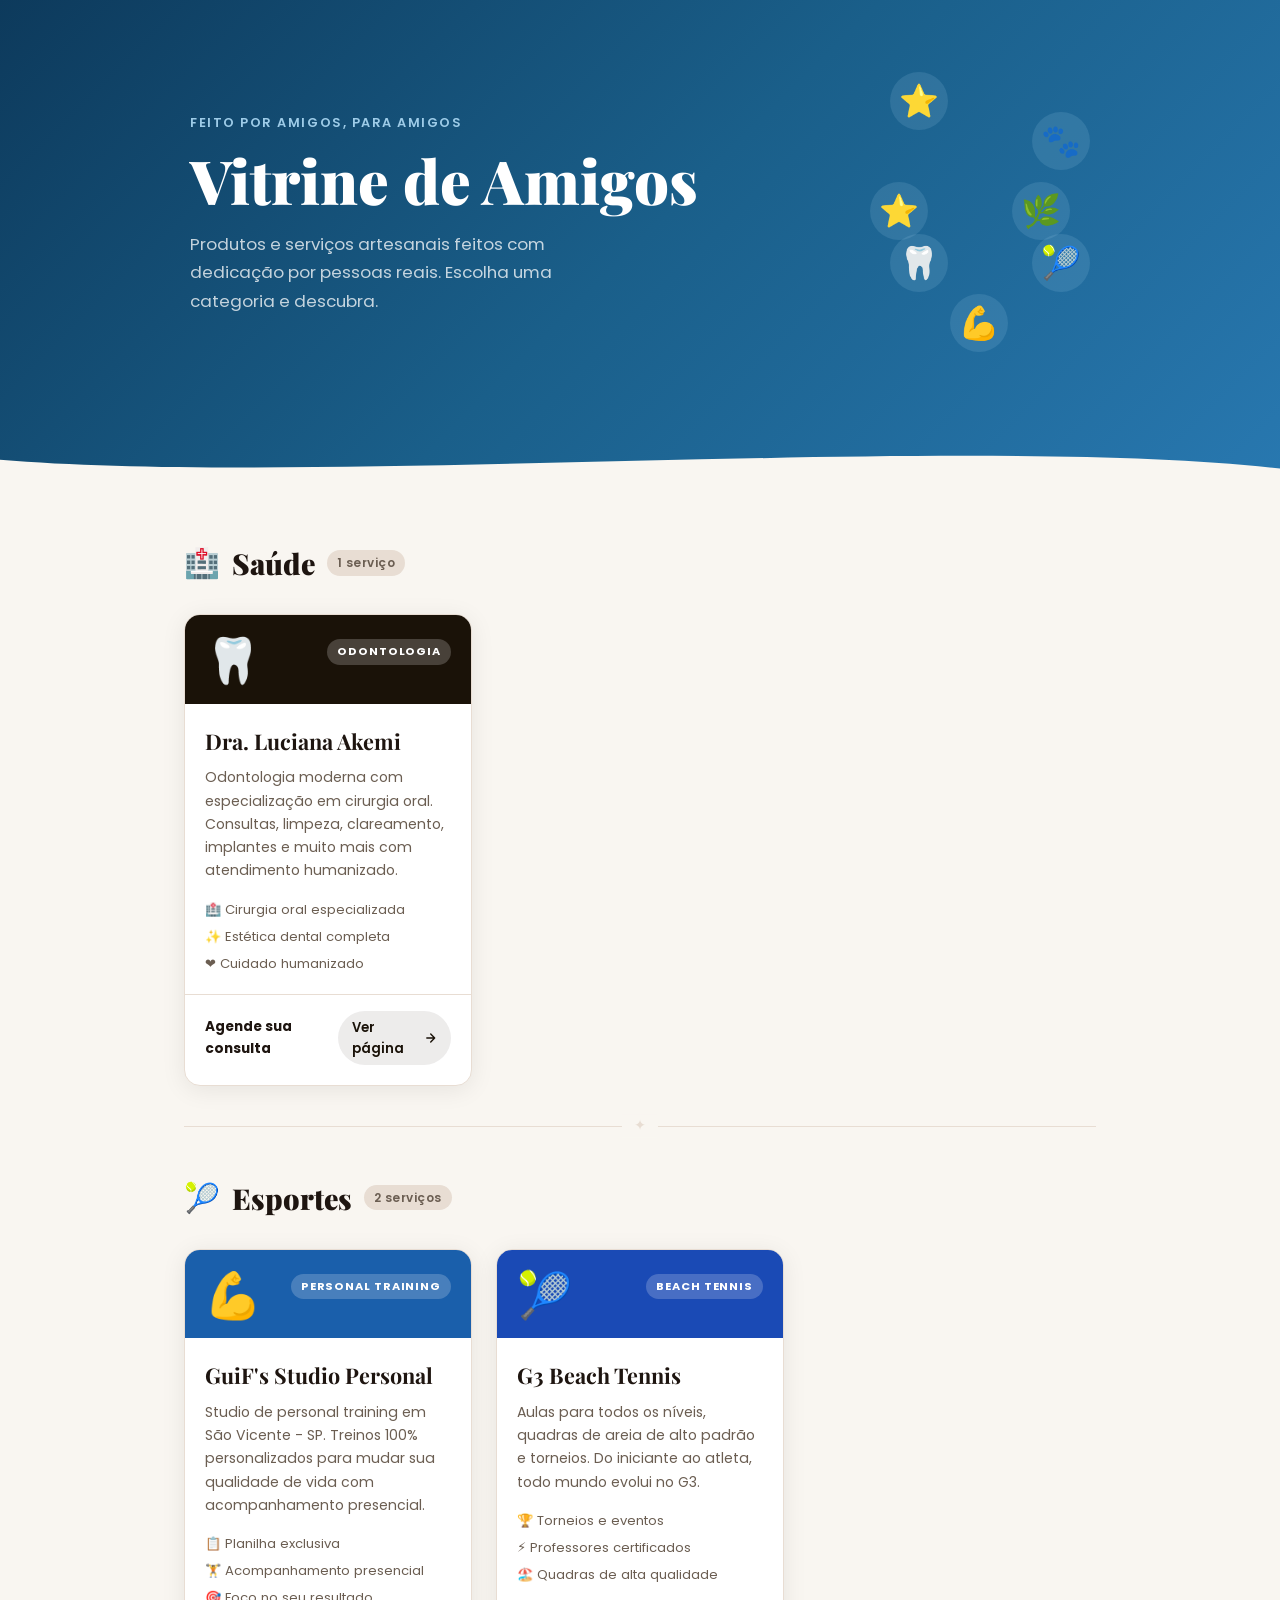
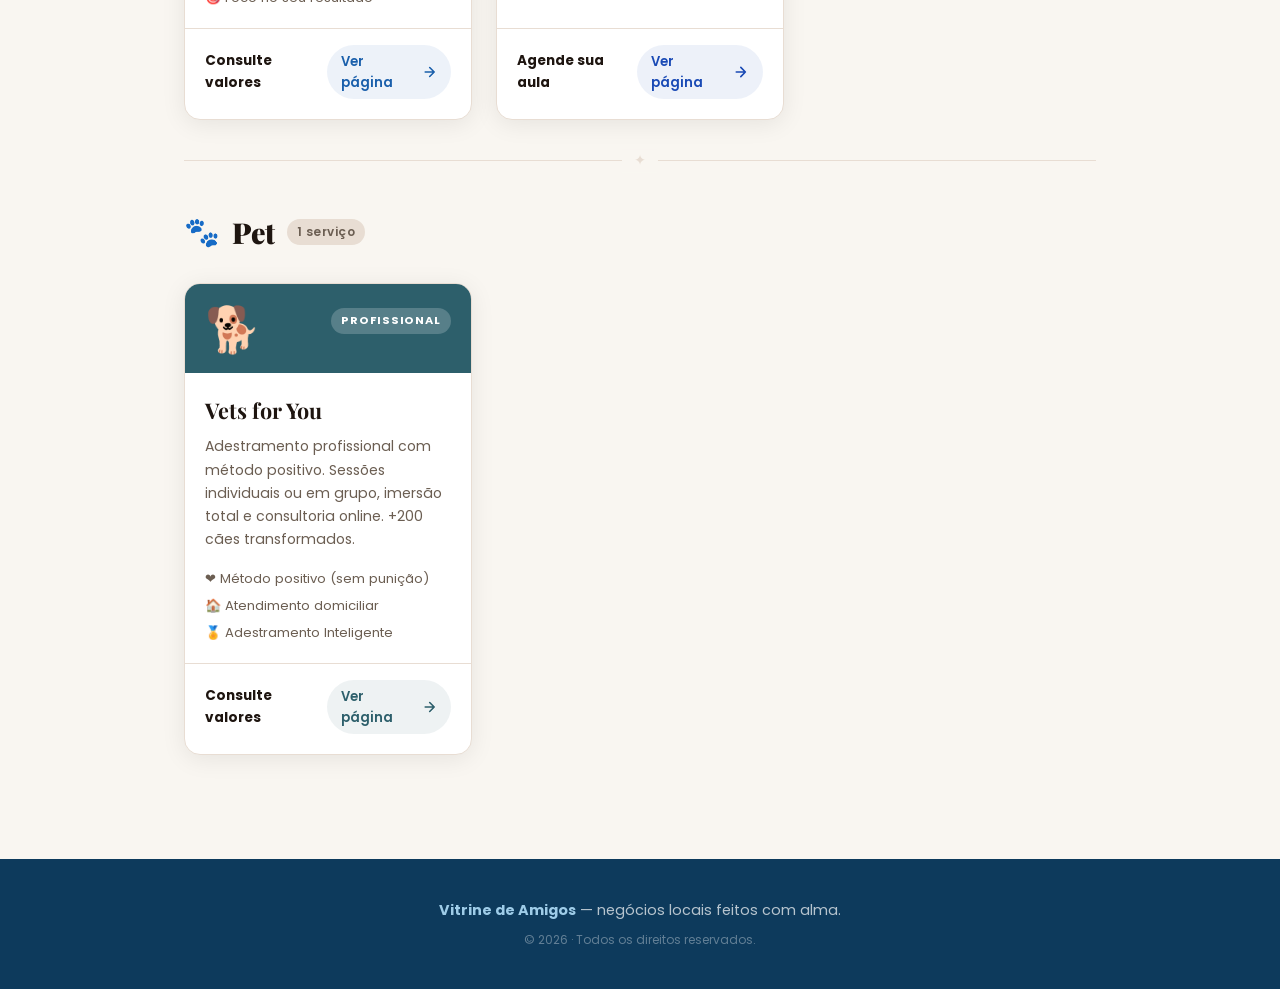
==== index.html @ f8b57aee "Remove brownie e ajusta valores" ====
<!DOCTYPE html>
<html lang="pt-BR">

<head>
  <meta charset="UTF-8" />
  <meta name="viewport" content="width=device-width, initial-scale=1.0" />
  <title>Vitrine de Amigos</title>
  <link rel="icon" href="favicon.svg" type="image/svg+xml" />
  <link rel="stylesheet" href="style.css" />
  <link rel="preconnect" href="https://fonts.googleapis.com" />
  <link rel="preconnect" href="https://fonts.gstatic.com" crossorigin />
  <link
    href="https://fonts.googleapis.com/css2?family=Playfair+Display:ital,wght@0,700;0,900;1,700&family=Poppins:wght@300;400;500;600;700&display=swap"
    rel="stylesheet" />
</head>

<body>

  <!-- HEADER -->
  <header id="site-header">
    <div class="header-inner">
      <div class="header-text">
        <span class="header-eyebrow">Feito por amigos, para amigos</span>
        <h1>Vitrine de Amigos</h1>
        <p>Produtos e serviços artesanais feitos com dedicação por pessoas reais. Escolha uma categoria e descubra.</p>
      </div>
      <div class="header-decoration" aria-hidden="true">
        <span class="deco-bubble b1">⭐</span>
        <span class="deco-bubble b2">🐾</span>
        <span class="deco-bubble b3">⭐</span>
        <span class="deco-bubble b4">🌿</span>
        <span class="deco-bubble b5">🦷</span>
        <span class="deco-bubble b6">🎾</span>
        <span class="deco-bubble b7">💪</span>
      </div>
    </div>
    <div class="header-wave">
      <svg viewBox="0 0 1440 60" preserveAspectRatio="none" xmlns="http://www.w3.org/2000/svg">
        <path d="M0,30 C360,60 1080,0 1440,40 L1440,62 L0,62 Z" fill="#f9f6f1" />
      </svg>
    </div>
  </header>

  <!-- MAIN -->
  <main>

    <!-- CATEGORIA: SAÚDE -->
    <section class="category" id="saude">
      <div class="category-title-wrap reveal">
        <span class="cat-icon">🏥</span>
        <h2>Saúde</h2>
        <span class="cat-count">1 serviço</span>
      </div>
      <div class="products-grid">

        <a href="./dra luciana akemi/index.html" class="product-card reveal" style="--card-accent:#1a1208">
          <div class="card-top">
            <div class="card-emoji-wrap">🦷</div>
            <span class="card-tag">ODONTOLOGIA</span>
          </div>
          <div class="card-body">
            <h3>Dra. Luciana Akemi</h3>
            <p>Odontologia moderna com especialização em cirurgia oral. Consultas, limpeza, clareamento, implantes e
              muito mais com atendimento humanizado.</p>
            <ul class="card-highlights">
              <li>🏥 Cirurgia oral especializada</li>
              <li>✨ Estética dental completa</li>
              <li>❤️ Cuidado humanizado</li>
            </ul>
          </div>
          <div class="card-footer">
            <span class="price-range"><strong>Agende sua consulta</strong></span>
            <span class="btn-visit">Ver página <svg width="16" height="16" viewBox="0 0 24 24" fill="none"
                stroke="currentColor" stroke-width="2.5" stroke-linecap="round" stroke-linejoin="round">
                <path d="M5 12h14M12 5l7 7-7 7" />
              </svg></span>
          </div>
        </a>

      </div>
    </section>

    <!-- DIVISOR -->
    <div class="section-divider" aria-hidden="true"></div>

    <!-- CATEGORIA: ESPORTES -->
    <section class="category" id="esportes">
      <div class="category-title-wrap reveal">
        <span class="cat-icon">🎾</span>
        <h2>Esportes</h2>
        <span class="cat-count">2 serviços</span>
      </div>
      <div class="products-grid">

        <a href="./guifs studio personal/index.html" class="product-card reveal" style="--card-accent:#1a5fab">
          <div class="card-top">
            <div class="card-emoji-wrap">💪</div>
            <span class="card-tag">Personal Training</span>
          </div>
          <div class="card-body">
            <h3>GuiF's Studio Personal</h3>
            <p>Studio de personal training em São Vicente - SP. Treinos 100% personalizados para mudar sua qualidade de
              vida com acompanhamento presencial.</p>
            <ul class="card-highlights">
              <li>📋 Planilha exclusiva</li>
              <li>🏋️ Acompanhamento presencial</li>
              <li>🎯 Foco no seu resultado</li>
            </ul>
          </div>
          <div class="card-footer">
            <span class="price-range"><strong>Consulte valores</strong></span>
            <span class="btn-visit">Ver página <svg width="16" height="16" viewBox="0 0 24 24" fill="none"
                stroke="currentColor" stroke-width="2.5" stroke-linecap="round" stroke-linejoin="round">
                <path d="M5 12h14M12 5l7 7-7 7" />
              </svg></span>
          </div>
        </a>

        <a href="./g3 beach tennis/index.html" class="product-card reveal" style="--card-accent:#1a4ab5">
          <div class="card-top">
            <div class="card-emoji-wrap">🎾</div>
            <span class="card-tag">Beach Tennis</span>
          </div>
          <div class="card-body">
            <h3>G3 Beach Tennis</h3>
            <p>Aulas para todos os níveis, quadras de areia de alto padrão e torneios. Do iniciante ao atleta, todo
              mundo evolui no G3.</p>
            <ul class="card-highlights">
              <li>🏆 Torneios e eventos</li>
              <li>⚡ Professores certificados</li>
              <li>🏖️ Quadras de alta qualidade</li>
            </ul>
          </div>
          <div class="card-footer">
            <span class="price-range"><strong>Agende sua aula</strong></span>
            <span class="btn-visit">Ver página <svg width="16" height="16" viewBox="0 0 24 24" fill="none"
                stroke="currentColor" stroke-width="2.5" stroke-linecap="round" stroke-linejoin="round">
                <path d="M5 12h14M12 5l7 7-7 7" />
              </svg></span>
          </div>
        </a>

      </div>
    </section>

    <!-- DIVISOR -->
    <div class="section-divider" aria-hidden="true"></div>

    <!-- CATEGORIA: PET -->
    <section class="category" id="pet">
      <div class="category-title-wrap reveal">
        <span class="cat-icon">🐾</span>
        <h2>Pet</h2>
        <span class="cat-count">1 serviço</span>
      </div>
      <div class="products-grid">

        <a href="./vets for you/index.html" class="product-card reveal" style="--card-accent:#2d5f6b">
          <div class="card-top">
            <div class="card-emoji-wrap">🐕</div>
            <span class="card-tag">Profissional</span>
          </div>
          <div class="card-body">
            <h3>Vets for You</h3>
            <p>Adestramento profissional com método positivo. Sessões individuais ou em grupo, imersão total e
              consultoria online. +200 cães transformados.</p>
            <ul class="card-highlights">
              <li>❤️ Método positivo (sem punição)</li>
              <li>🏠 Atendimento domiciliar</li>
              <li>🏅 Adestramento Inteligente</li>
            </ul>
          </div>
          <div class="card-footer">
            <span class="price-range"><strong>Consulte valores</strong></span>
            <span class="btn-visit">Ver página <svg width="16" height="16" viewBox="0 0 24 24" fill="none"
                stroke="currentColor" stroke-width="2.5" stroke-linecap="round" stroke-linejoin="round">
                <path d="M5 12h14M12 5l7 7-7 7" />
              </svg></span>
          </div>
        </a>

      </div>
    </section>

  </main>

  <!-- FOOTER -->
  <footer>
    <p><strong>Vitrine de Amigos</strong> — negócios locais feitos com alma.</p>
    <p class="footer-tiny">© 2026 · Todos os direitos reservados.</p>
  </footer>

  <script src="script.js"></script>
</body>

</html>
---- style.css ----
/* ===== RESET & BASE ===== */
*, *::before, *::after { box-sizing: border-box; margin: 0; padding: 0; }

:root {
  --font-heading: 'Playfair Display', Georgia, serif;
  --font-body: 'Poppins', system-ui, sans-serif;
  --color-bg: #f9f6f1;
  --color-surface: #ffffff;
  --color-text: #1e1510;
  --color-text-muted: #6b5e52;
  --color-border: #e8ddd3;
  --radius: 16px;
  --shadow: 0 4px 24px rgba(0,0,0,.08);
  --shadow-hover: 0 12px 40px rgba(0,0,0,.14);
  --transition: .25s cubic-bezier(.4,0,.2,1);
}

html { scroll-behavior: smooth; }

body {
  font-family: var(--font-body);
  background: var(--color-bg);
  color: var(--color-text);
  line-height: 1.6;
  -webkit-font-smoothing: antialiased;
}

/* ===== HEADER ===== */
#site-header {
  background: linear-gradient(135deg, #0d3a5c 0%, #1a5f8a 50%, #2878b0 100%);
  color: #fff;
  padding: 72px 24px 72px;
  position: relative;
  overflow-x: hidden;
}

.header-inner {
  max-width: 900px;
  margin: 0 auto;
  display: flex;
  align-items: center;
  gap: 40px;
  padding-bottom: 60px;
}

.header-text { flex: 1; }

.header-eyebrow {
  display: inline-block;
  font-size: .8rem;
  font-weight: 600;
  letter-spacing: .12em;
  text-transform: uppercase;
  color: #9ECCE8;
  margin-bottom: 14px;
}

.header-text h1 {
  font-family: var(--font-heading);
  font-size: clamp(2.4rem, 6vw, 3.8rem);
  font-weight: 900;
  line-height: 1.1;
  margin-bottom: 16px;
  color: #fff;
}

.header-text h1 em {
  font-style: italic;
  color: #9ECCE8;
}

.header-text p {
  font-size: 1.05rem;
  color: rgba(255,255,255,.75);
  max-width: 440px;
  line-height: 1.7;
}

/* floating decoration bubbles */
.header-decoration {
  flex-shrink: 0;
  width: 220px;
  height: 280px;
  position: relative;
}

.deco-bubble {
  position: absolute;
  font-size: 2rem;
  background: rgba(158,204,232,.15);
  border-radius: 50%;
  width: 58px; height: 58px;
  display: flex; align-items: center; justify-content: center;
  animation: float 4s ease-in-out infinite;
}
.b1 { top: 0;    left: 20px;  animation-delay: 0s; }
.b2 { top: 40px; right: 0;    animation-delay: .6s; }
.b3 { top: 110px; left: 0;    animation-delay: 1.2s; }
.b4 { top: 110px; right: 20px; animation-delay: 1.8s; }
.b5 { bottom: 60px; left: 20px;  animation-delay: 2.4s; }
.b6 { bottom: 60px; right: 0;    animation-delay: 3.0s; }
.b7 { bottom: 0;    left: 80px;  animation-delay: 3.6s; }

@keyframes float {
  0%, 100% { transform: translateY(0); }
  50%       { transform: translateY(-10px); }
}

.header-wave {
  position: absolute;
  bottom: -2px;
  left: 0; right: 0;
  line-height: 0;
  z-index: 2;
  pointer-events: none;
}
.header-wave svg { width: 100%; display: block; }

/* ===== MAIN ===== */
main { max-width: 960px; margin: 0 auto; padding: 56px 24px 80px; }

/* ===== CATEGORY ===== */
.category { margin-bottom: 24px; }

.category-title-wrap {
  display: flex;
  align-items: center;
  gap: 12px;
  margin-bottom: 28px;
}

.cat-icon { font-size: 1.8rem; }

.category-title-wrap h2 {
  font-family: var(--font-heading);
  font-size: 1.8rem;
  font-weight: 900;
  color: var(--color-text);
}

.cat-count {
  font-size: .75rem;
  font-weight: 600;
  color: var(--color-text-muted);
  background: var(--color-border);
  border-radius: 999px;
  padding: 3px 10px;
  letter-spacing: .04em;
}

/* ===== PRODUCTS GRID ===== */
.products-grid {
  display: grid;
  grid-template-columns: repeat(auto-fill, minmax(280px, 1fr));
  gap: 24px;
}

/* ===== PRODUCT CARD ===== */
.product-card {
  background: var(--color-surface);
  border-radius: var(--radius);
  box-shadow: var(--shadow);
  display: flex;
  flex-direction: column;
  overflow: hidden;
  text-decoration: none;
  color: inherit;
  transition: transform var(--transition), box-shadow var(--transition);
  border: 1px solid var(--color-border);
  cursor: pointer;
}

.product-card:hover {
  transform: translateY(-6px);
  box-shadow: var(--shadow-hover);
}

.product-card:hover .btn-visit {
  background: var(--card-accent, #2a1506);
  color: #fff;
  gap: 8px;
}

/* card top strip */
.card-top {
  background: var(--card-accent, #2a1506);
  padding: 24px 20px 20px;
  display: flex;
  align-items: flex-start;
  justify-content: space-between;
}

.card-emoji-wrap {
  font-size: 2.8rem;
  line-height: 1;
}

.card-tag {
  font-size: .7rem;
  font-weight: 700;
  letter-spacing: .08em;
  text-transform: uppercase;
  background: rgba(255,255,255,.2);
  color: #fff;
  border-radius: 999px;
  padding: 4px 10px;
}

/* card body */
.card-body {
  padding: 20px 20px 0;
  flex: 1;
}

.card-body h3 {
  font-family: var(--font-heading);
  font-size: 1.35rem;
  font-weight: 700;
  margin-bottom: 8px;
  color: var(--color-text);
}

.card-body p {
  font-size: .88rem;
  color: var(--color-text-muted);
  line-height: 1.65;
  margin-bottom: 16px;
}

.card-highlights {
  list-style: none;
  display: flex;
  flex-direction: column;
  gap: 6px;
  margin-bottom: 20px;
}

.card-highlights li {
  font-size: .82rem;
  color: var(--color-text-muted);
}

/* card footer */
.card-footer {
  padding: 16px 20px 20px;
  display: flex;
  align-items: center;
  justify-content: space-between;
  border-top: 1px solid var(--color-border);
  margin-top: auto;
}

.price-range {
  font-size: .85rem;
  color: var(--color-text-muted);
}

.price-range strong {
  color: var(--color-text);
  font-weight: 700;
}

.btn-visit {
  display: inline-flex;
  align-items: center;
  gap: 6px;
  font-size: .82rem;
  font-weight: 600;
  color: var(--card-accent, #2a1506);
  background: color-mix(in srgb, var(--card-accent, #2a1506) 8%, transparent);
  border-radius: 999px;
  padding: 6px 14px;
  transition: background var(--transition), color var(--transition), gap var(--transition);
}

/* ===== SECTION DIVIDER ===== */
.section-divider {
  height: 1px;
  background: var(--color-border);
  margin: 40px 0 48px;
  position: relative;
}
.section-divider::after {
  content: '✦';
  position: absolute;
  left: 50%;
  top: 50%;
  transform: translate(-50%, -50%);
  background: var(--color-bg);
  padding: 0 12px;
  color: var(--color-border);
  font-size: .9rem;
}

/* ===== REVEAL ANIMATION ===== */
.reveal {
  opacity: 0;
  transform: translateY(20px);
  transition: opacity .5s ease, transform .5s ease;
}
.reveal.visible {
  opacity: 1;
  transform: translateY(0);
}

/* ===== FOOTER ===== */
footer {
  background: #0d3a5c;
  color: rgba(255,255,255,.7);
  text-align: center;
  padding: 40px 24px;
  font-size: .9rem;
}
footer strong { color: #9ECCE8; }
.footer-tiny {
  margin-top: 8px;
  font-size: .75rem;
  color: rgba(255,255,255,.35);
}

/* ===== RESPONSIVE ===== */
@media (max-width: 640px) {
  .header-inner { flex-direction: column; gap: 24px; padding-bottom: 48px; }
  .header-decoration { display: none; }
  .header-text h1 { font-size: 2.2rem; }
  main { padding: 40px 16px 60px; }
}
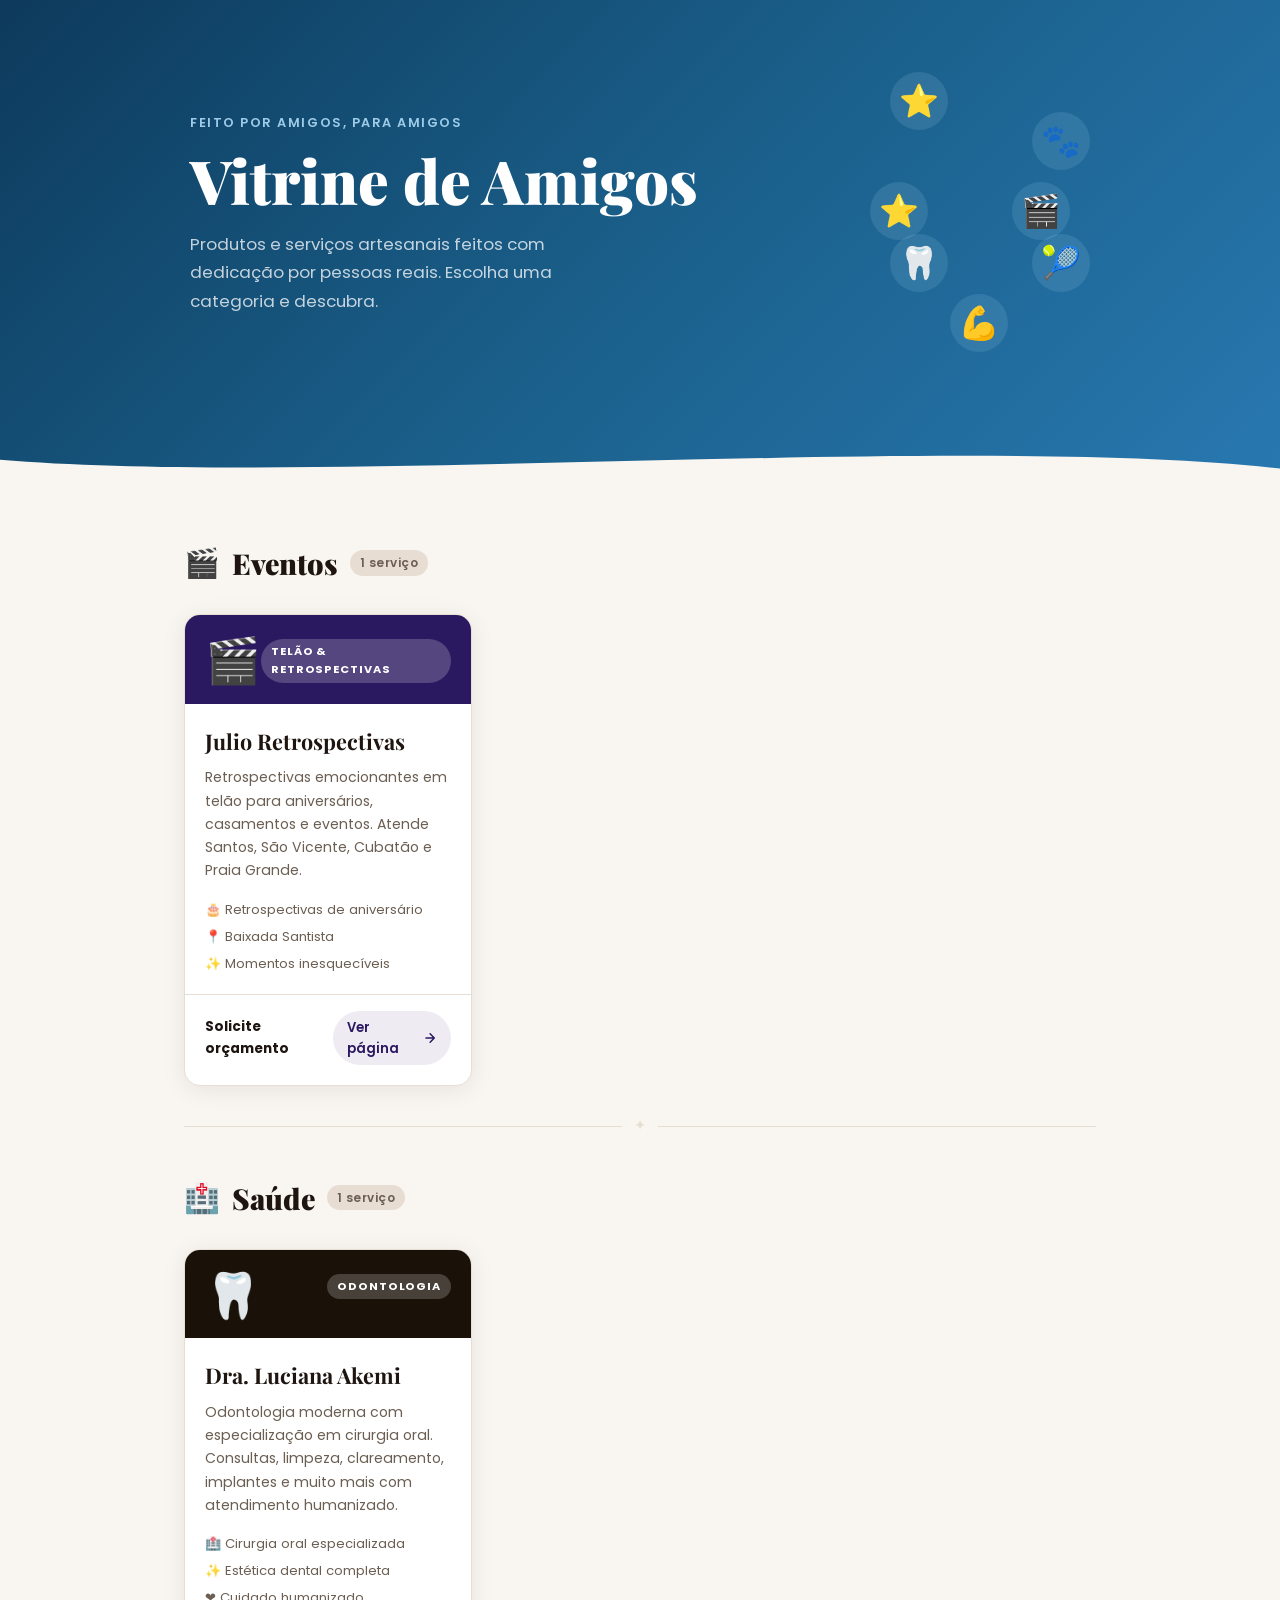
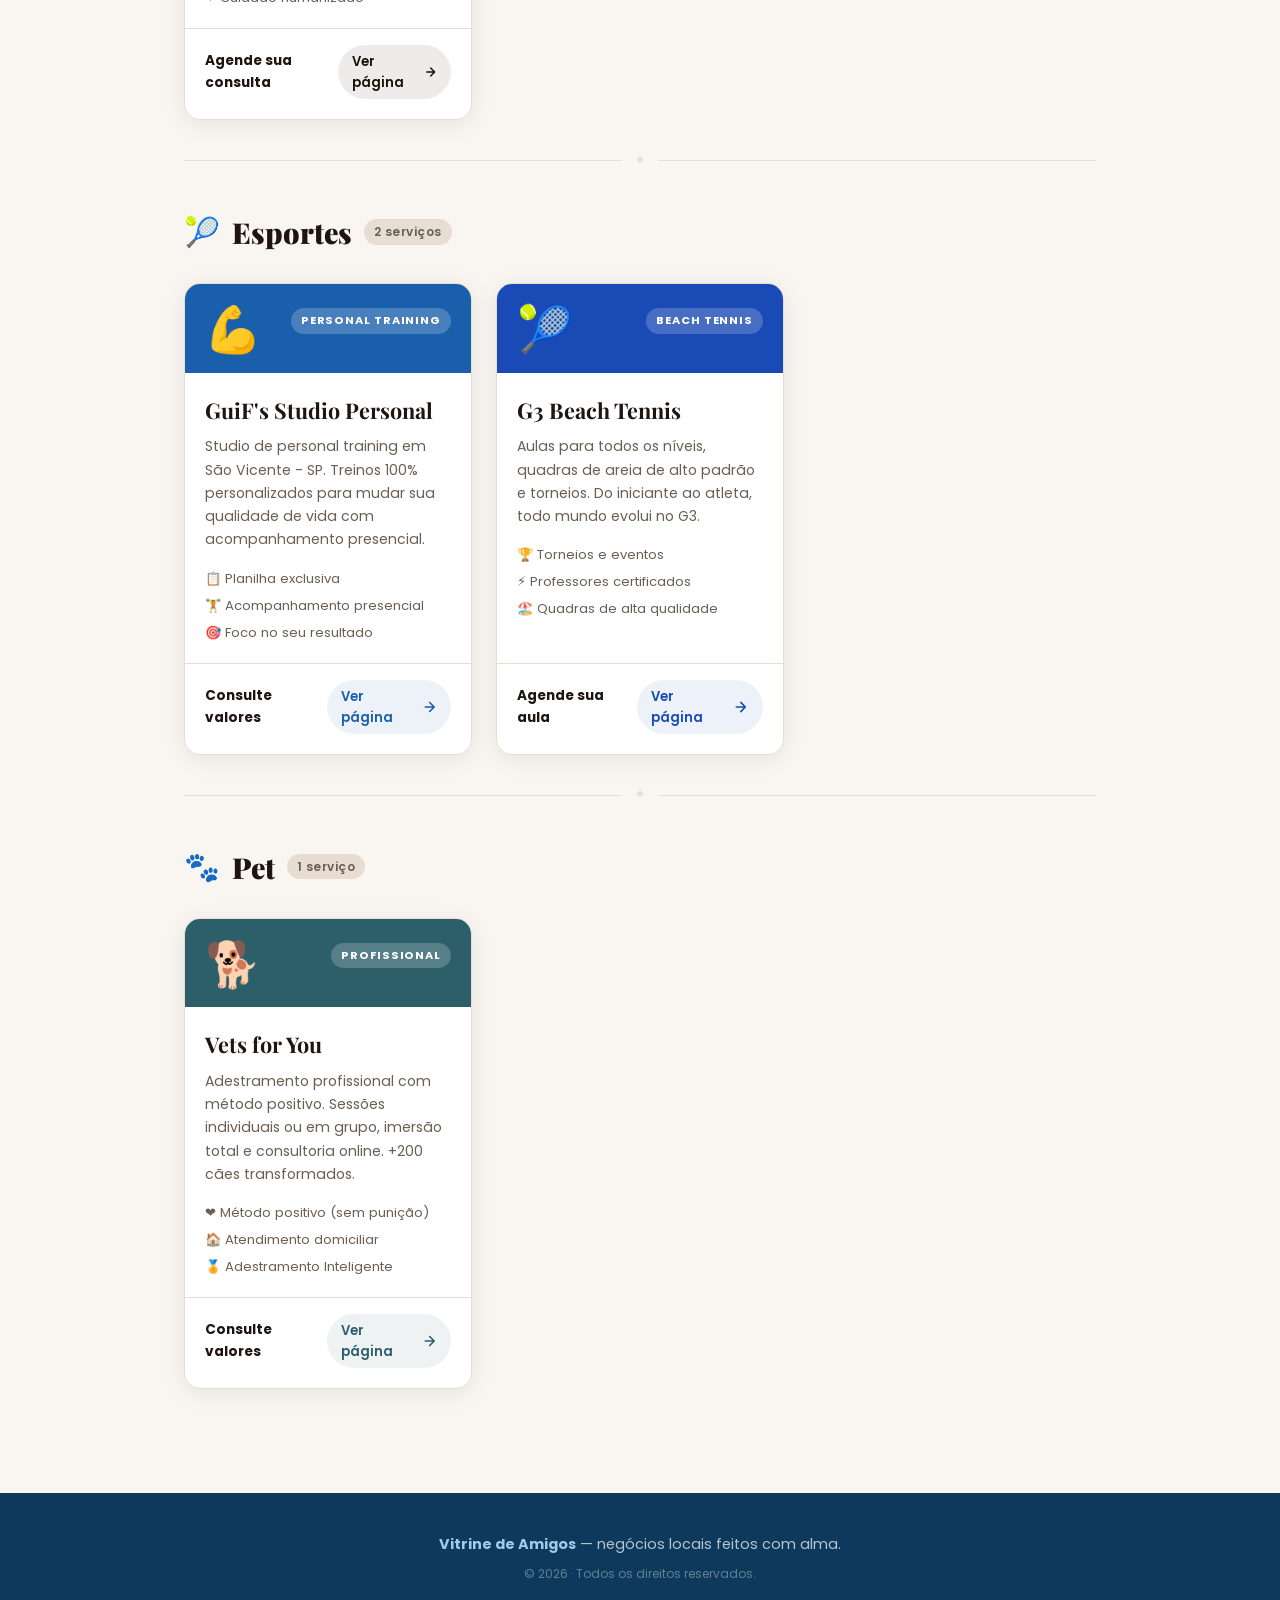
==== commit 33f005c0: "Add Julio Retros" ====
--- a/index.html
+++ b/index.html
@@ -28,7 +28,7 @@
         <span class="deco-bubble b1">⭐</span>
         <span class="deco-bubble b2">🐾</span>
         <span class="deco-bubble b3">⭐</span>
-        <span class="deco-bubble b4">🌿</span>
+        <span class="deco-bubble b4">🎬</span>
         <span class="deco-bubble b5">🦷</span>
         <span class="deco-bubble b6">🎾</span>
         <span class="deco-bubble b7">💪</span>
@@ -44,6 +44,41 @@
   <!-- MAIN -->
   <main>
 
+    <!-- CATEGORIA: EVENTOS -->
+    <section class="category" id="eventos">
+      <div class="category-title-wrap reveal">
+        <span class="cat-icon">🎬</span>
+        <h2>Eventos</h2>
+        <span class="cat-count">1 serviço</span>
+      </div>
+      <div class="products-grid">
+
+        <a href="./julio retrospectivas/index.html" class="product-card reveal" style="--card-accent:#2a1860">
+          <div class="card-top">
+            <div class="card-emoji-wrap">🎬</div>
+            <span class="card-tag">Telão & Retrospectivas</span>
+          </div>
+          <div class="card-body">
+            <h3>Julio Retrospectivas</h3>
+            <p>Retrospectivas emocionantes em telão para aniversários, casamentos e eventos. Atende Santos, São Vicente, Cubatão e Praia Grande.</p>
+            <ul class="card-highlights">
+              <li>🎂 Retrospectivas de aniversário</li>
+              <li>📍 Baixada Santista</li>
+              <li>✨ Momentos inesquecíveis</li>
+            </ul>
+          </div>
+          <div class="card-footer">
+            <span class="price-range"><strong>Solicite orçamento</strong></span>
+            <span class="btn-visit">Ver página <svg width="16" height="16" viewBox="0 0 24 24" fill="none" stroke="currentColor" stroke-width="2.5" stroke-linecap="round" stroke-linejoin="round"><path d="M5 12h14M12 5l7 7-7 7"/></svg></span>
+          </div>
+        </a>
+
+      </div>
+    </section>
+
+    <!-- DIVISOR -->
+    <div class="section-divider" aria-hidden="true"></div>
+
     <!-- CATEGORIA: SAÚDE -->
     <section class="category" id="saude">
       <div class="category-title-wrap reveal">
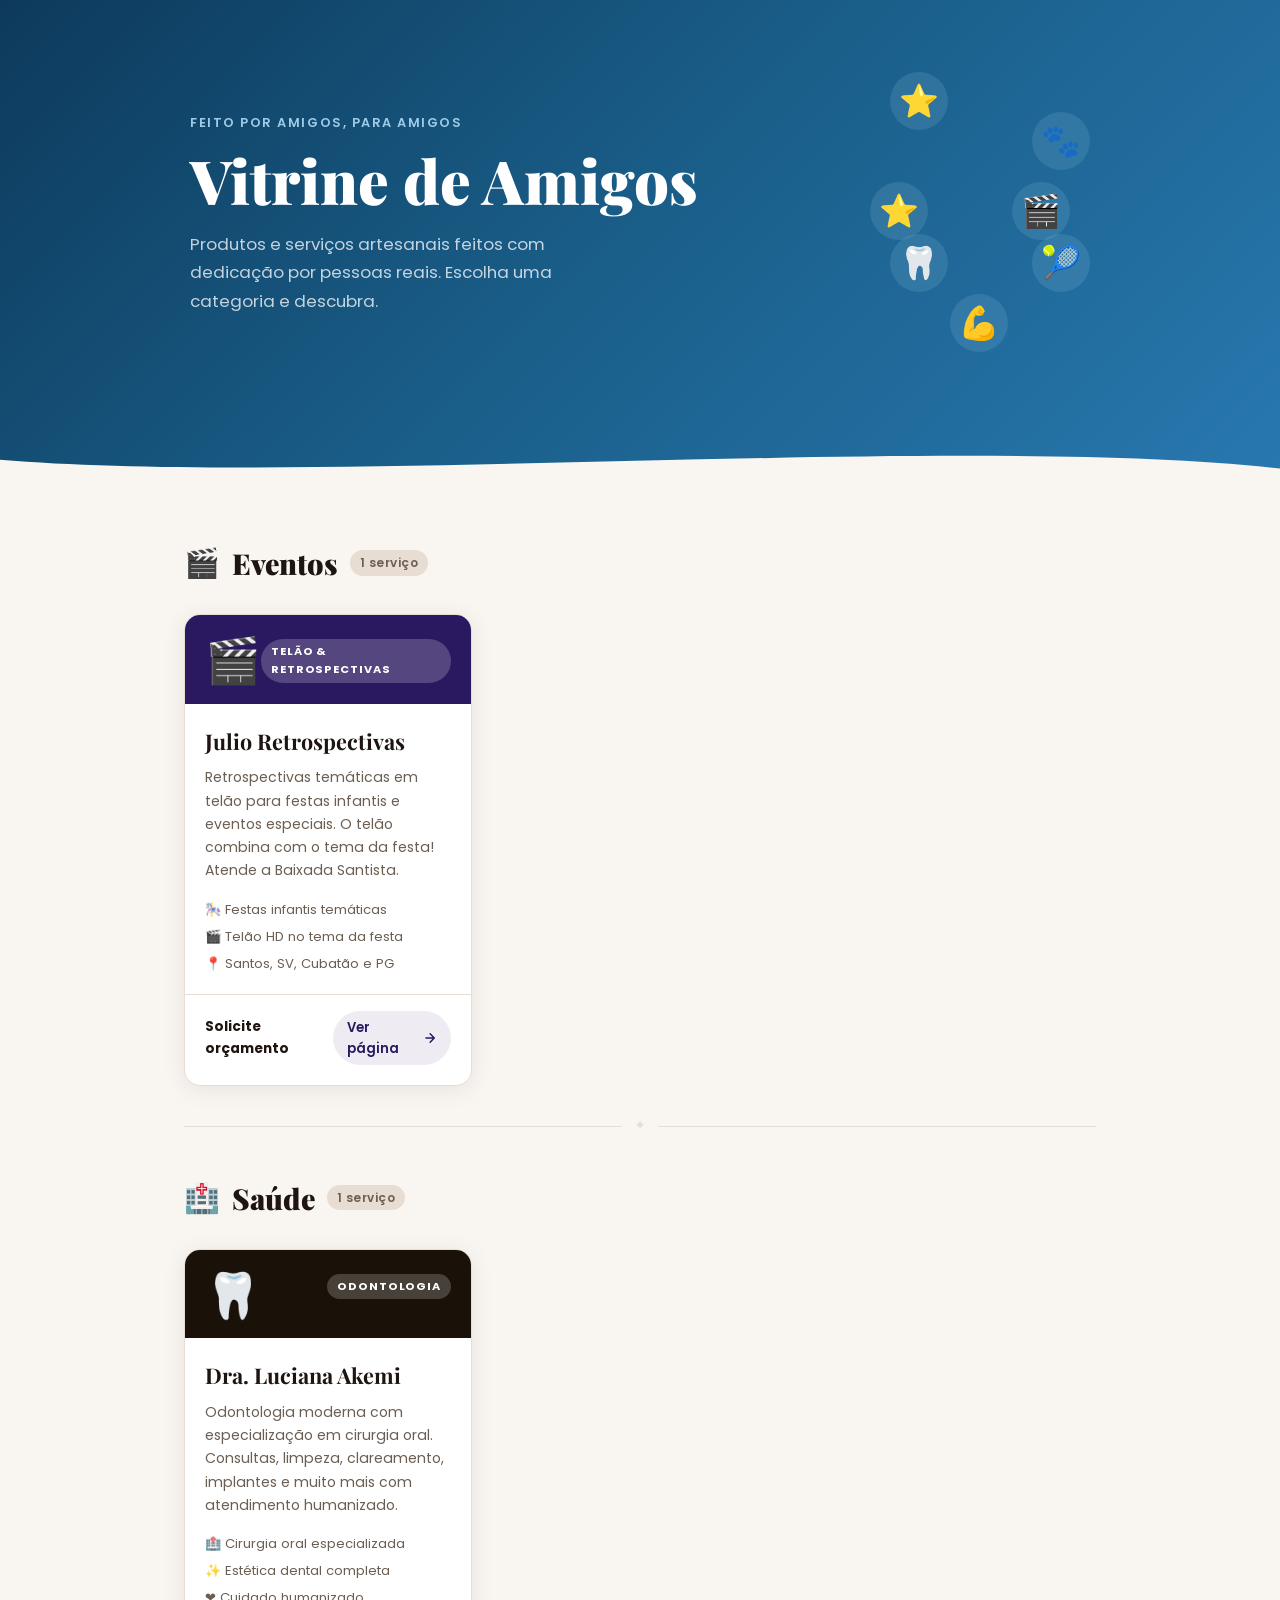
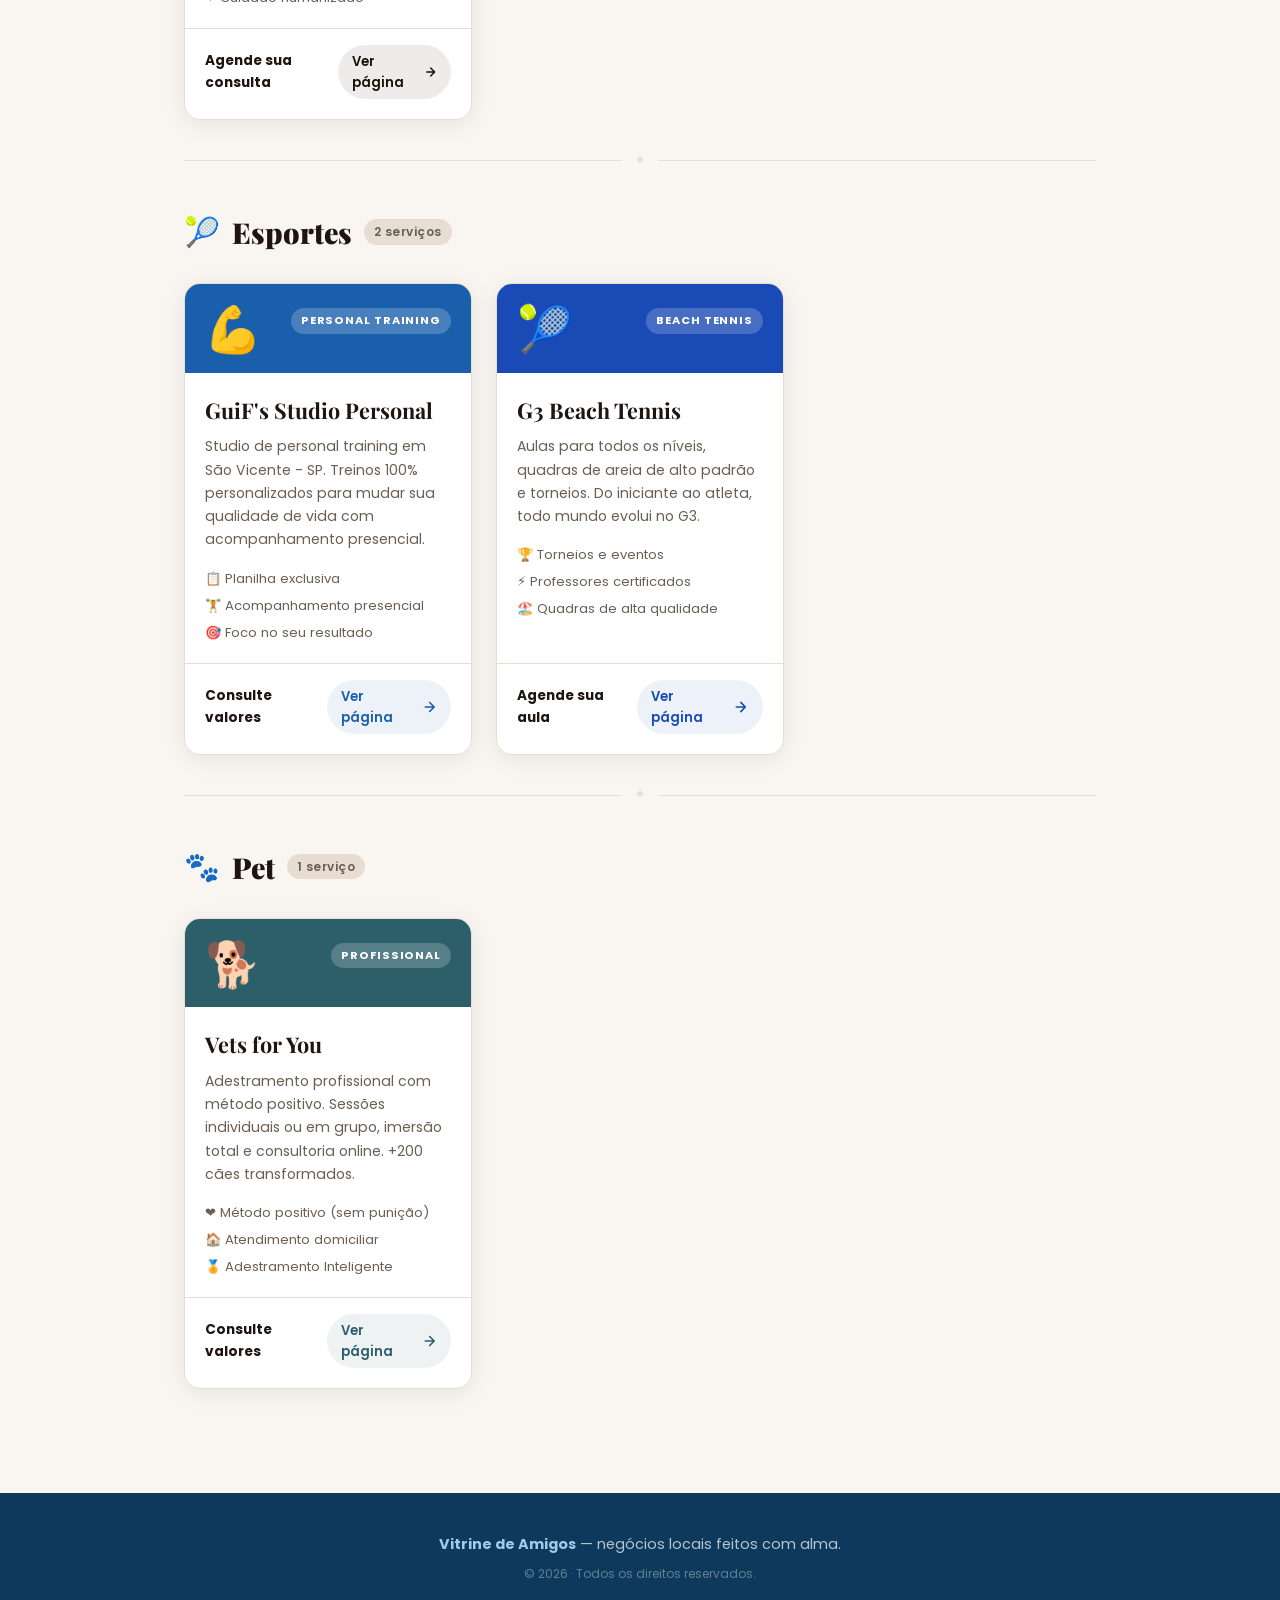
==== commit 6ce39f1e: "add festas infantis" ====
--- a/index.html
+++ b/index.html
@@ -60,11 +60,11 @@
           </div>
           <div class="card-body">
             <h3>Julio Retrospectivas</h3>
-            <p>Retrospectivas emocionantes em telão para aniversários, casamentos e eventos. Atende Santos, São Vicente, Cubatão e Praia Grande.</p>
-            <ul class="card-highlights">
-              <li>🎂 Retrospectivas de aniversário</li>
-              <li>📍 Baixada Santista</li>
-              <li>✨ Momentos inesquecíveis</li>
+            <p>Retrospectivas temáticas em telão para festas infantis e eventos especiais. O telão combina com o tema da festa! Atende a Baixada Santista.</p>
+            <ul class="card-highlights">
+              <li>🎠 Festas infantis temáticas</li>
+              <li>🎬 Telão HD no tema da festa</li>
+              <li>📍 Santos, SV, Cubatão e PG</li>
             </ul>
           </div>
           <div class="card-footer">
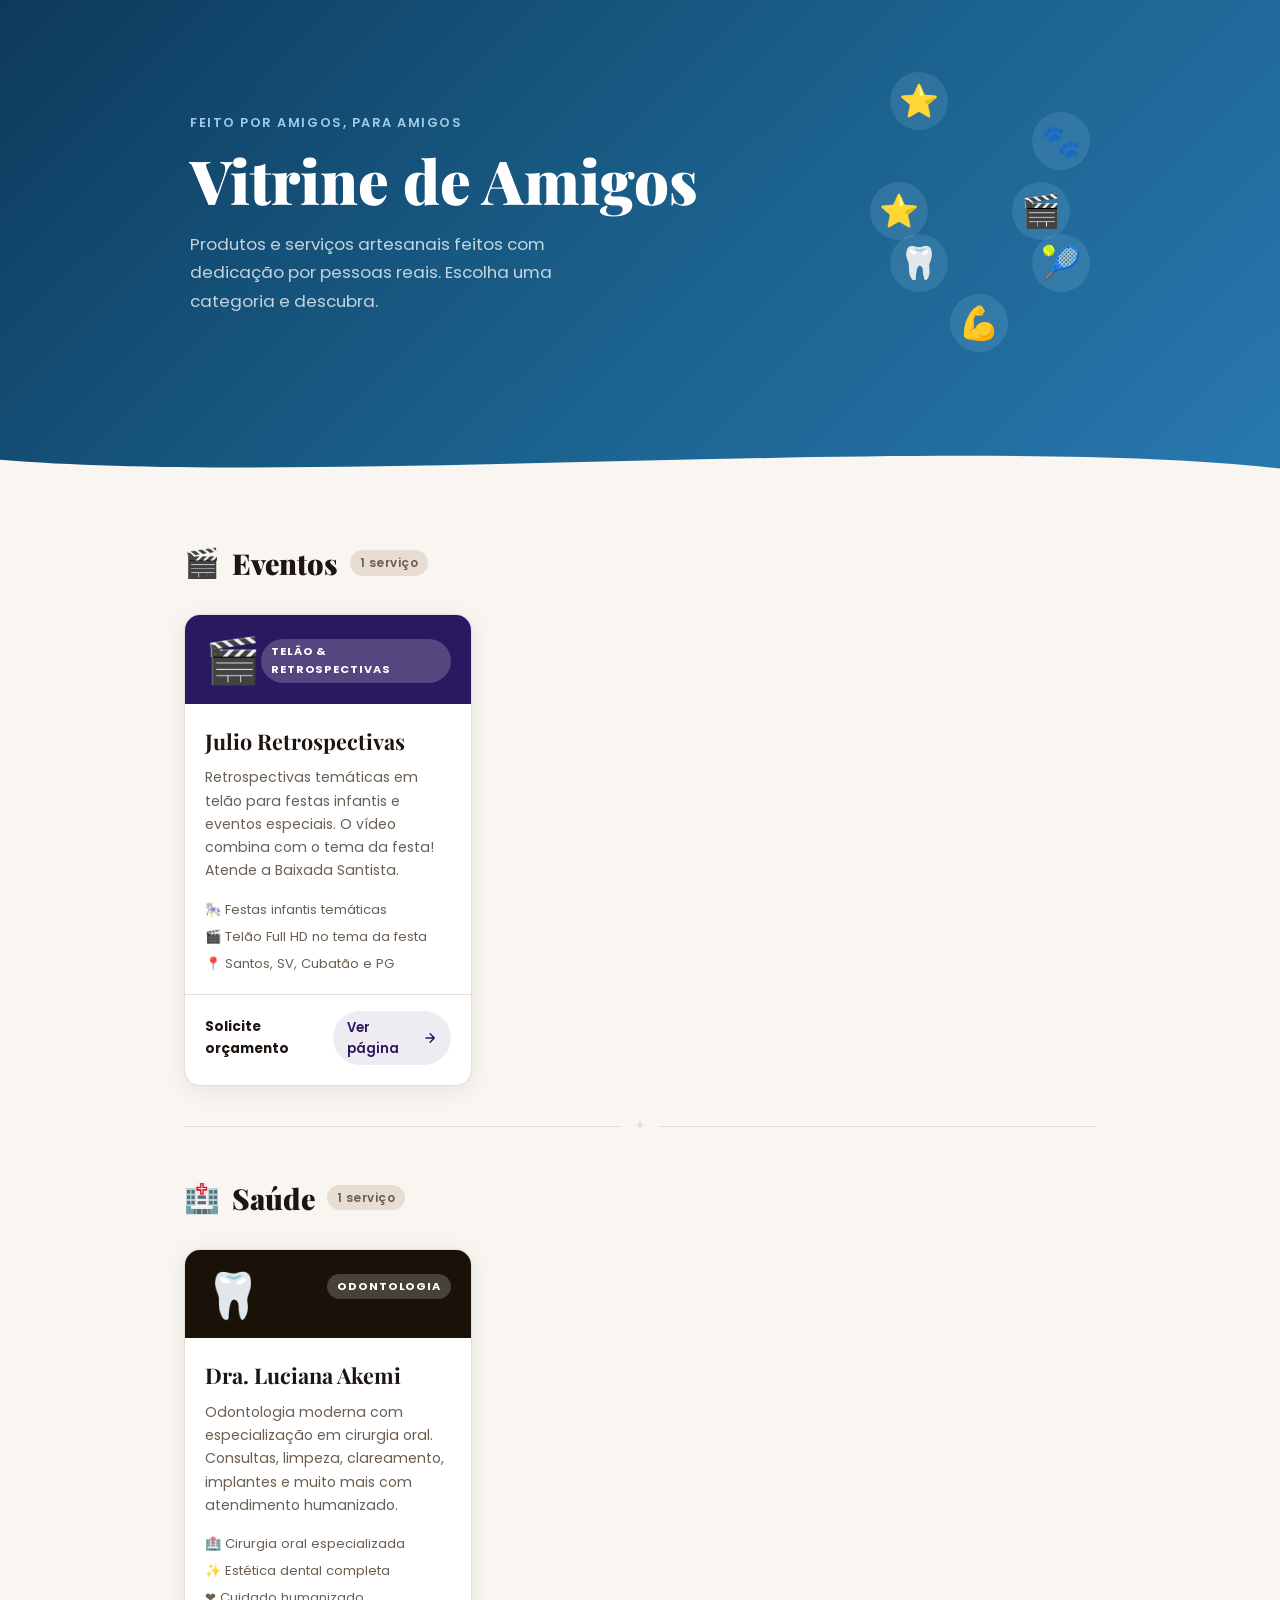
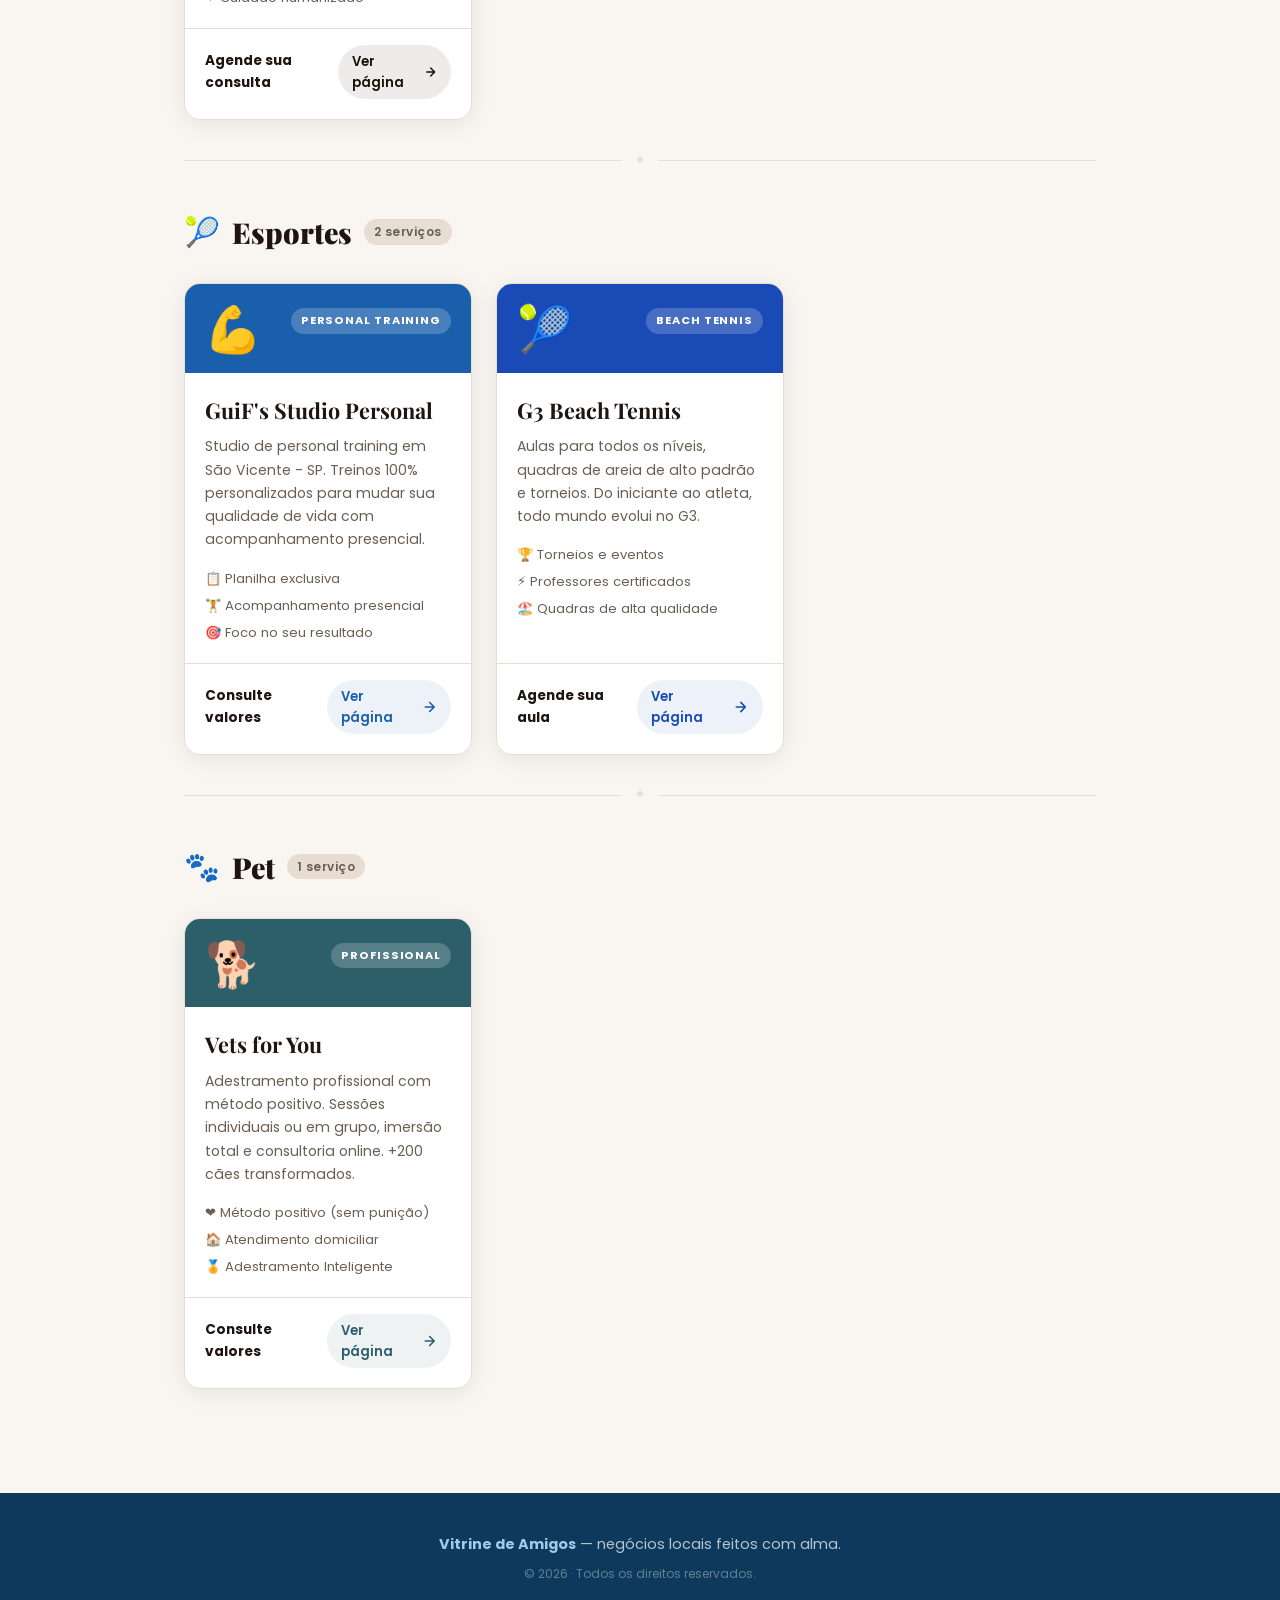
==== commit 663060de: "ajuste informações telao" ====
--- a/index.html
+++ b/index.html
@@ -60,10 +60,10 @@
           </div>
           <div class="card-body">
             <h3>Julio Retrospectivas</h3>
-            <p>Retrospectivas temáticas em telão para festas infantis e eventos especiais. O telão combina com o tema da festa! Atende a Baixada Santista.</p>
+            <p>Retrospectivas temáticas em telão para festas infantis e eventos especiais. O vídeo combina com o tema da festa! Atende a Baixada Santista.</p>
             <ul class="card-highlights">
               <li>🎠 Festas infantis temáticas</li>
-              <li>🎬 Telão HD no tema da festa</li>
+              <li>🎬 Telão Full HD no tema da festa</li>
               <li>📍 Santos, SV, Cubatão e PG</li>
             </ul>
           </div>
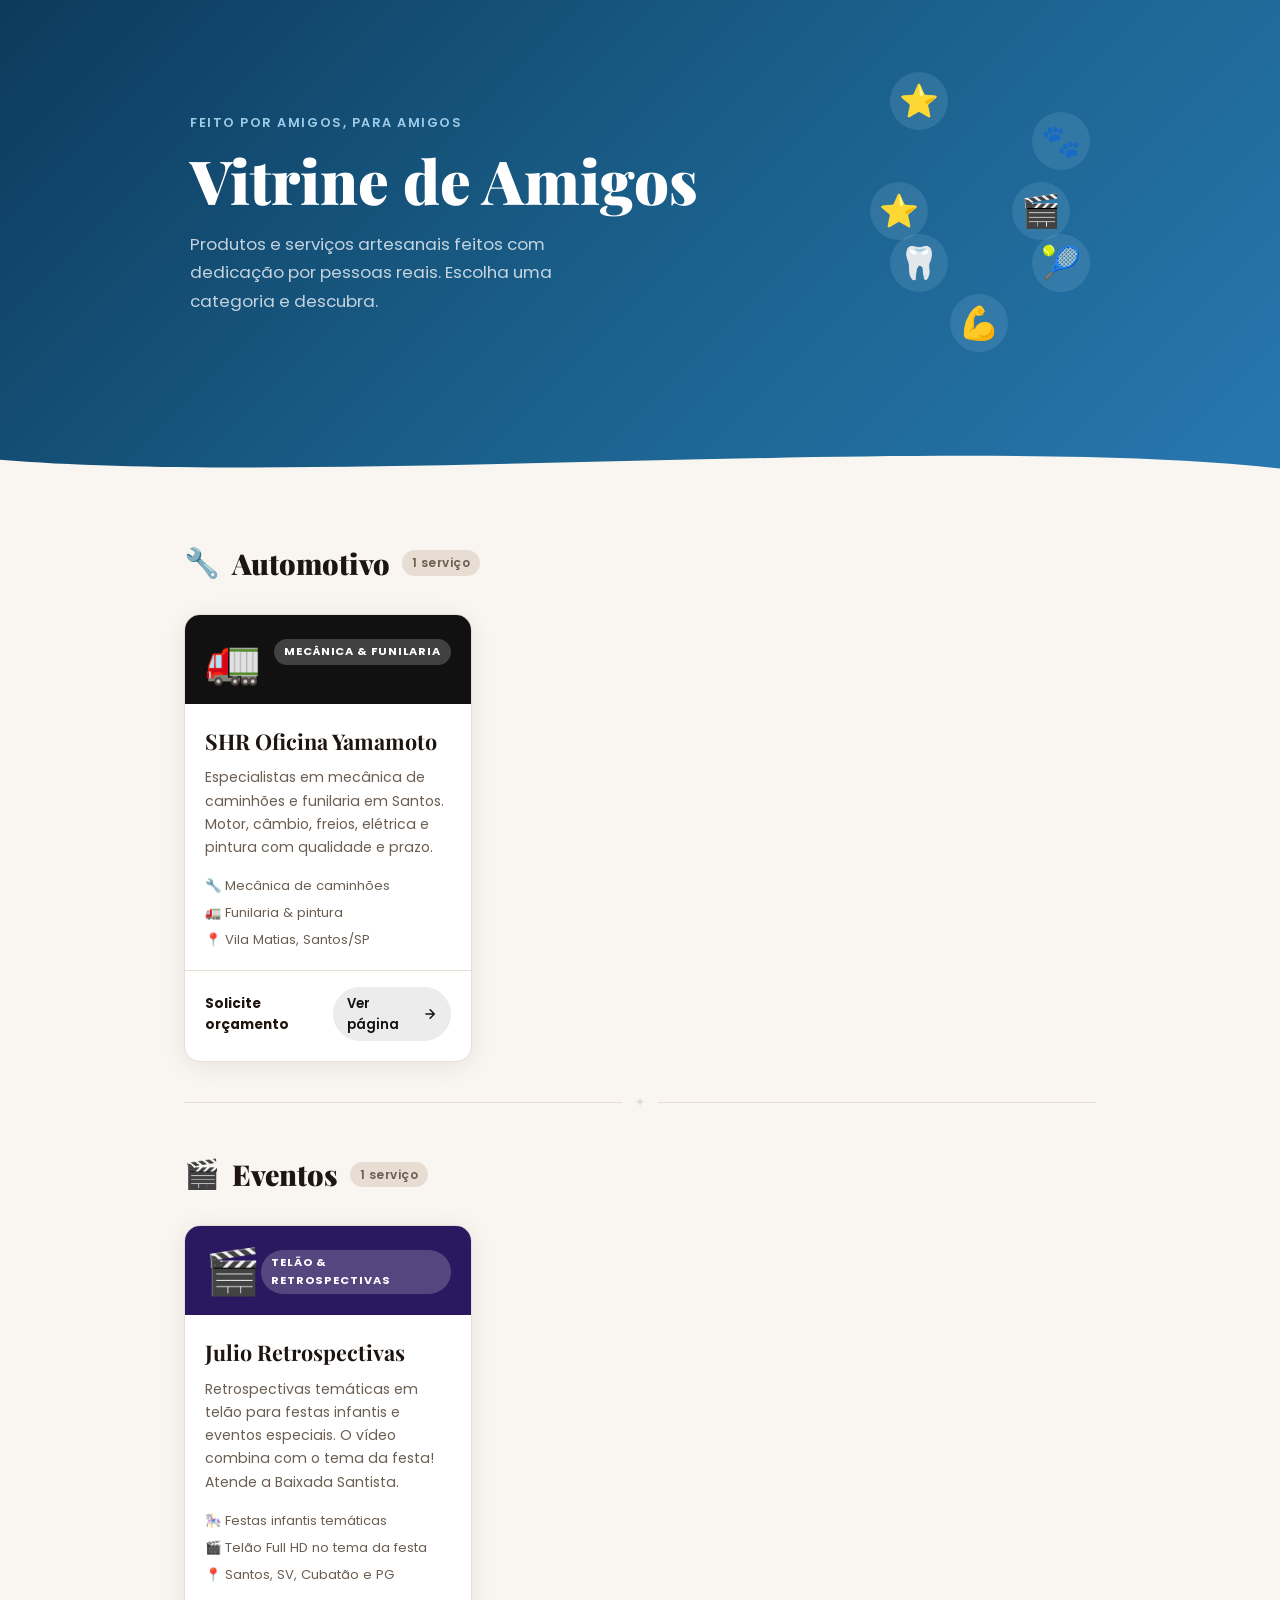
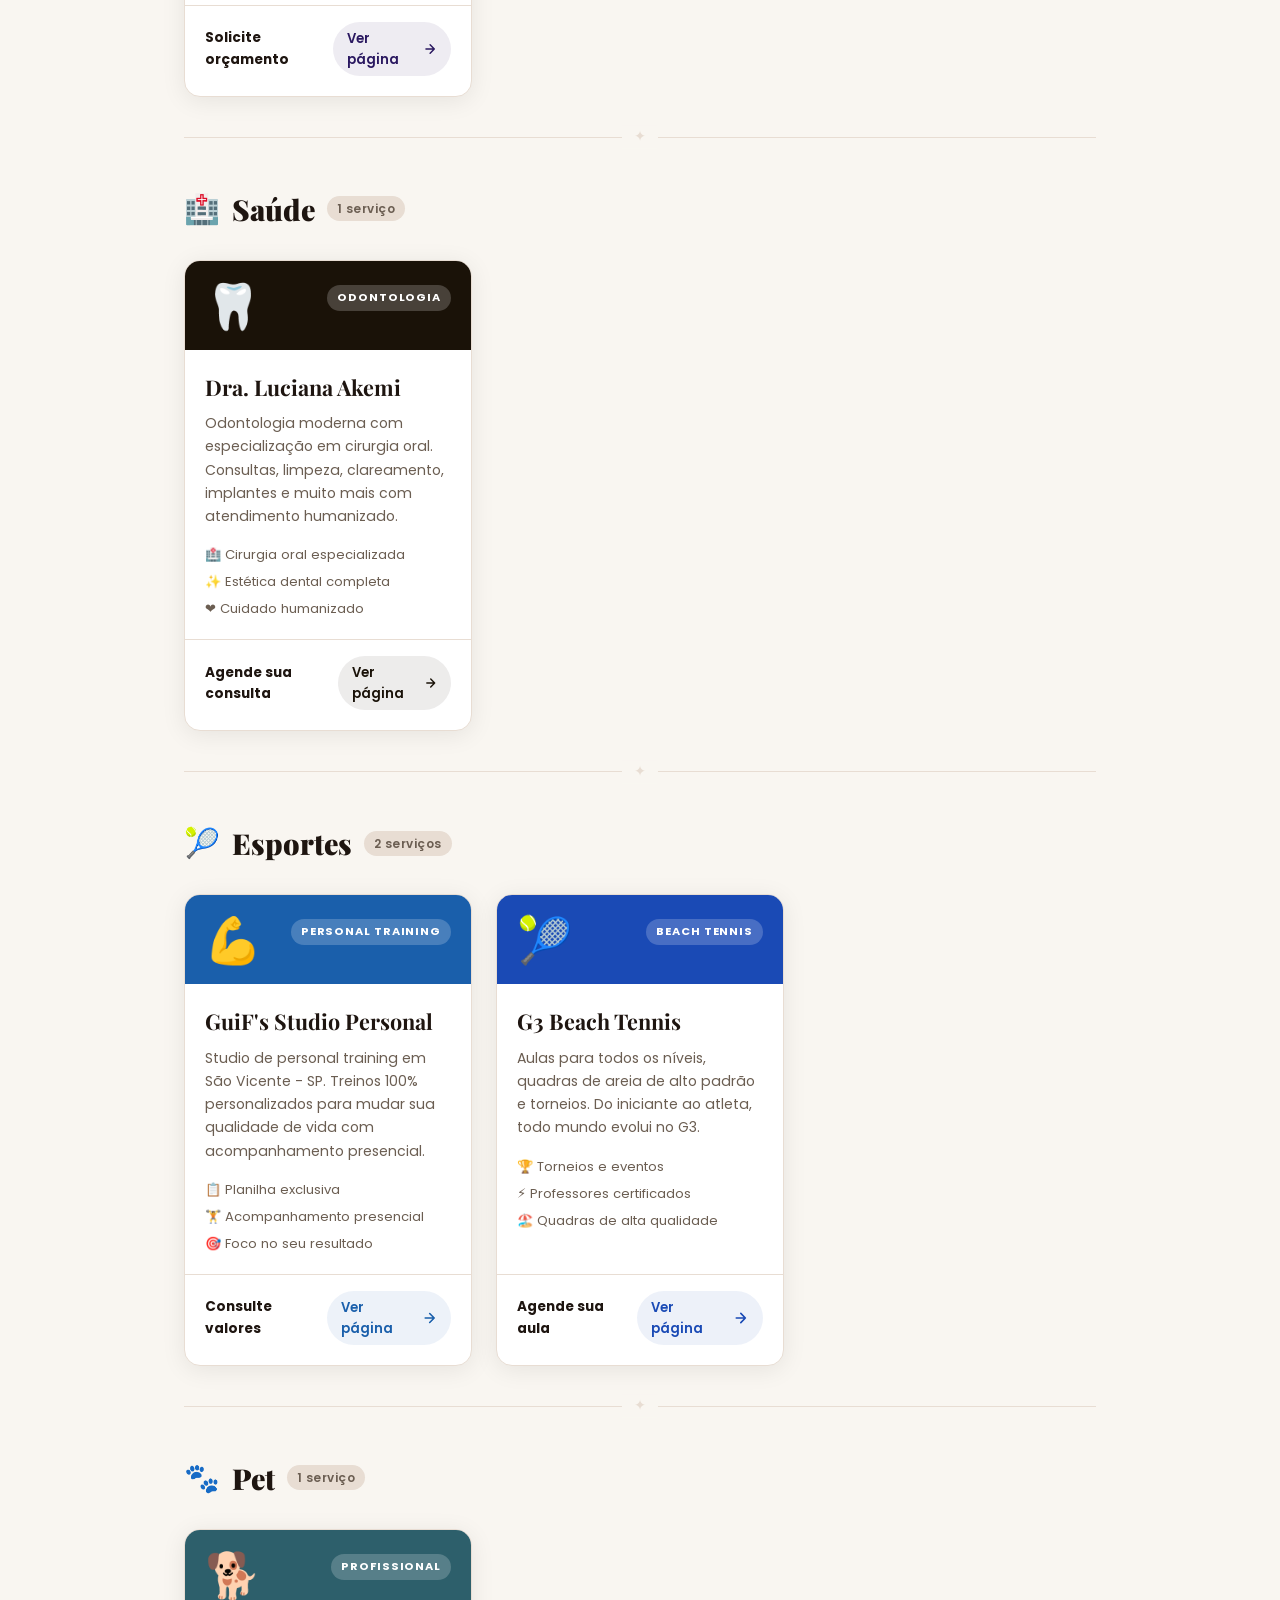
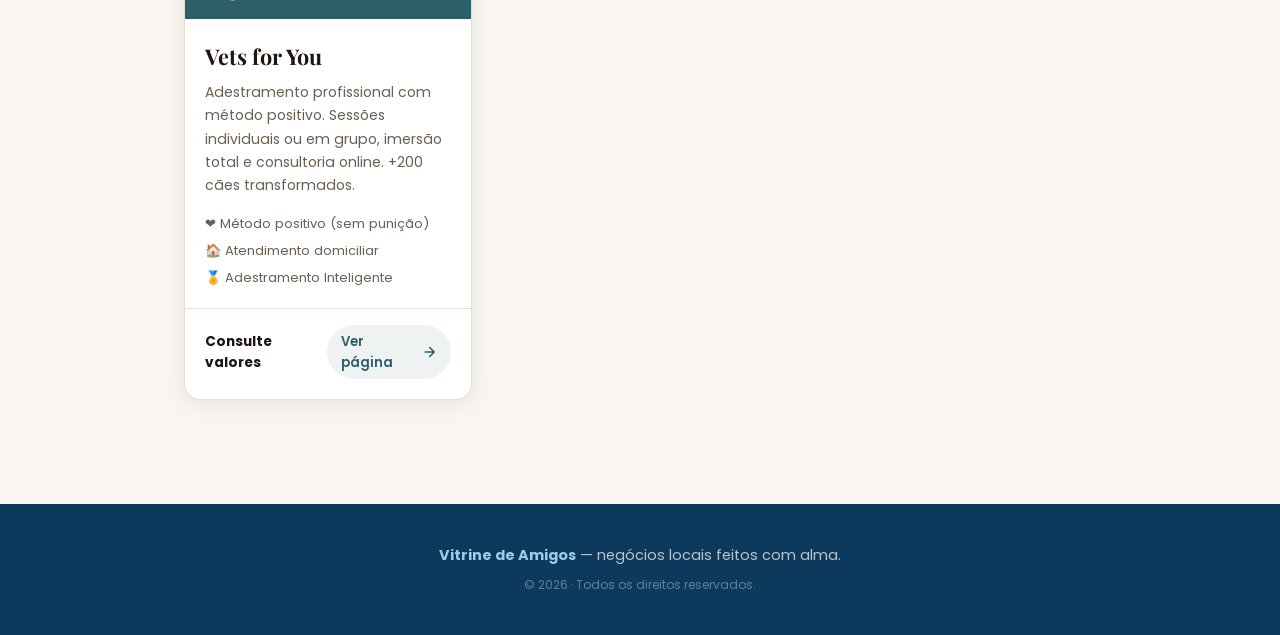
==== commit e9cd9142: "Adicionado SHR mecânica" ====
--- a/index.html
+++ b/index.html
@@ -44,6 +44,41 @@
   <!-- MAIN -->
   <main>
 
+    <!-- CATEGORIA: AUTOMOTIVO -->
+    <section class="category" id="automotivo">
+      <div class="category-title-wrap reveal">
+        <span class="cat-icon">🔧</span>
+        <h2>Automotivo</h2>
+        <span class="cat-count">1 serviço</span>
+      </div>
+      <div class="products-grid">
+
+        <a href="./shr oficina/index.html" class="product-card reveal" style="--card-accent:#111111">
+          <div class="card-top">
+            <div class="card-emoji-wrap">🚛</div>
+            <span class="card-tag">Mecânica & Funilaria</span>
+          </div>
+          <div class="card-body">
+            <h3>SHR Oficina Yamamoto</h3>
+            <p>Especialistas em mecânica de caminhões e funilaria em Santos. Motor, câmbio, freios, elétrica e pintura com qualidade e prazo.</p>
+            <ul class="card-highlights">
+              <li>🔧 Mecânica de caminhões</li>
+              <li>🚛 Funilaria & pintura</li>
+              <li>📍 Vila Matias, Santos/SP</li>
+            </ul>
+          </div>
+          <div class="card-footer">
+            <span class="price-range"><strong>Solicite orçamento</strong></span>
+            <span class="btn-visit">Ver página <svg width="16" height="16" viewBox="0 0 24 24" fill="none" stroke="currentColor" stroke-width="2.5" stroke-linecap="round" stroke-linejoin="round"><path d="M5 12h14M12 5l7 7-7 7"/></svg></span>
+          </div>
+        </a>
+
+      </div>
+    </section>
+
+    <!-- DIVISOR -->
+    <div class="section-divider" aria-hidden="true"></div>
+
     <!-- CATEGORIA: EVENTOS -->
     <section class="category" id="eventos">
       <div class="category-title-wrap reveal">
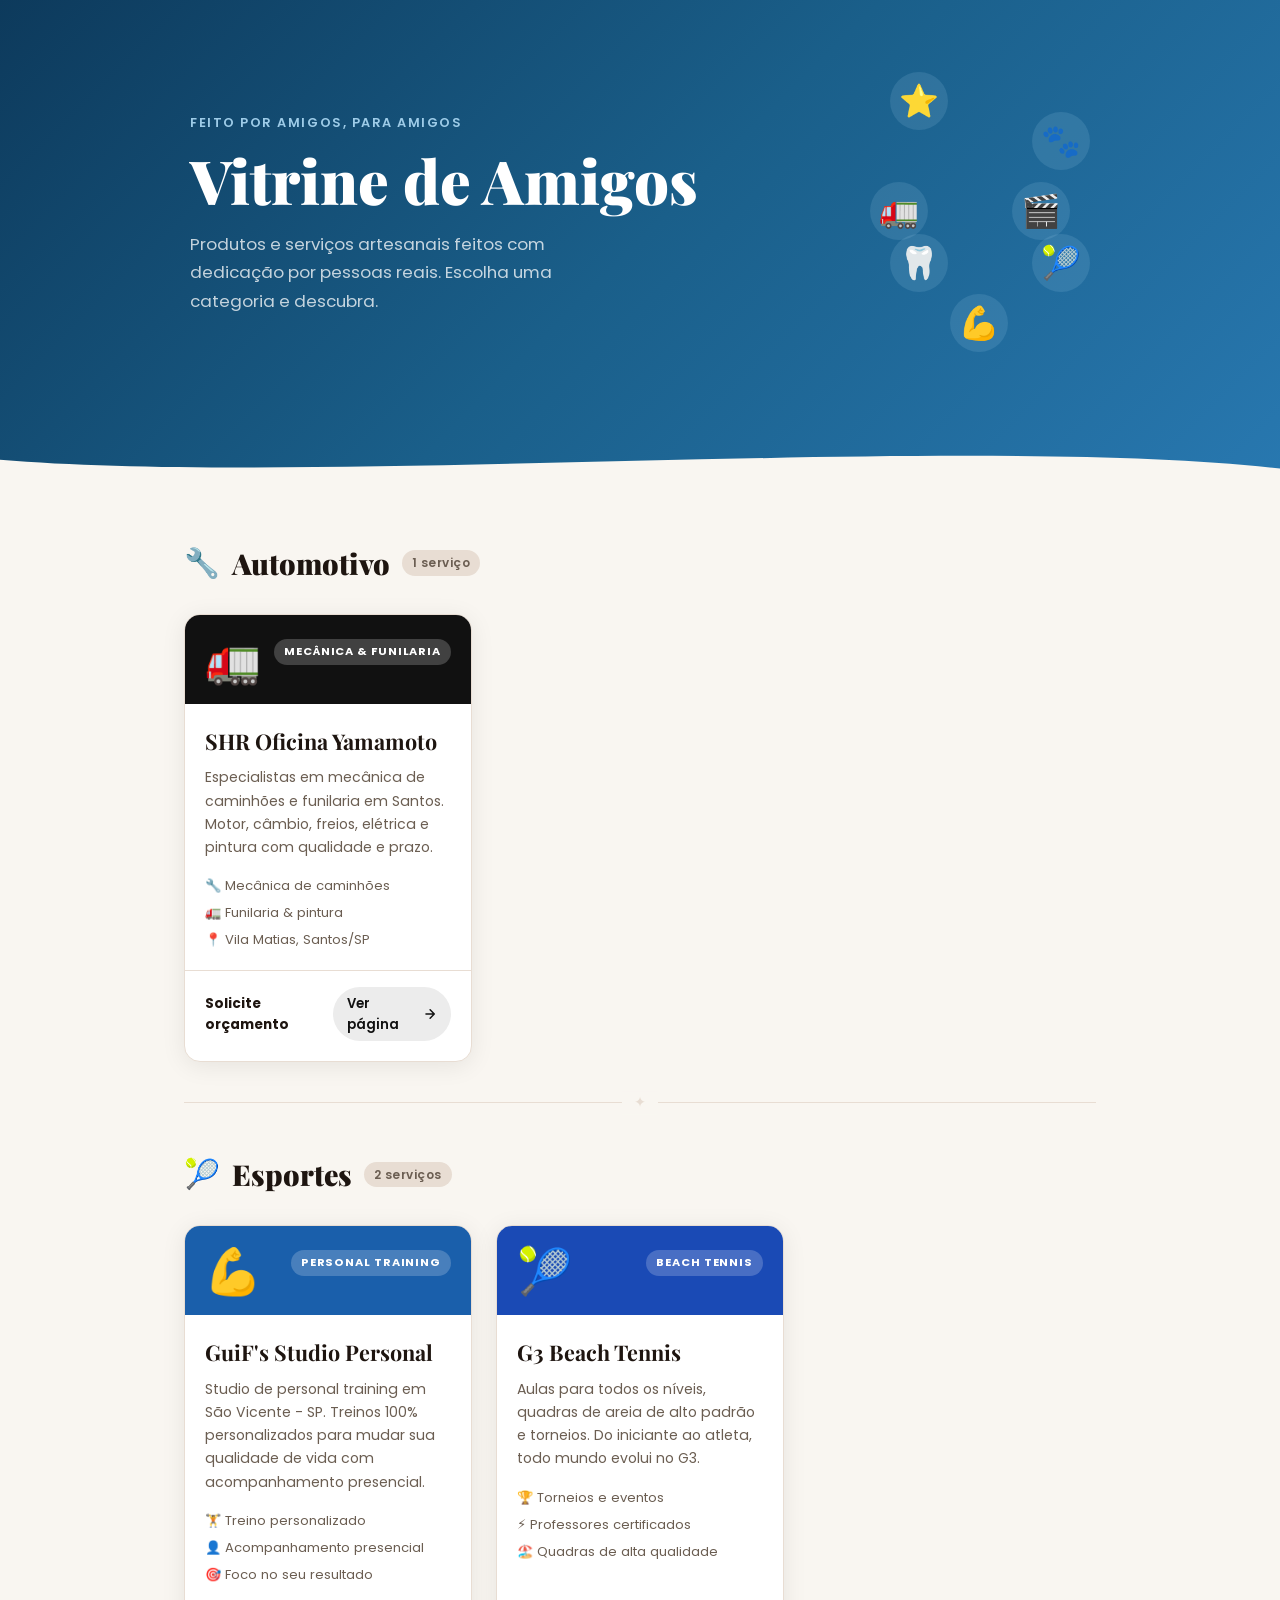
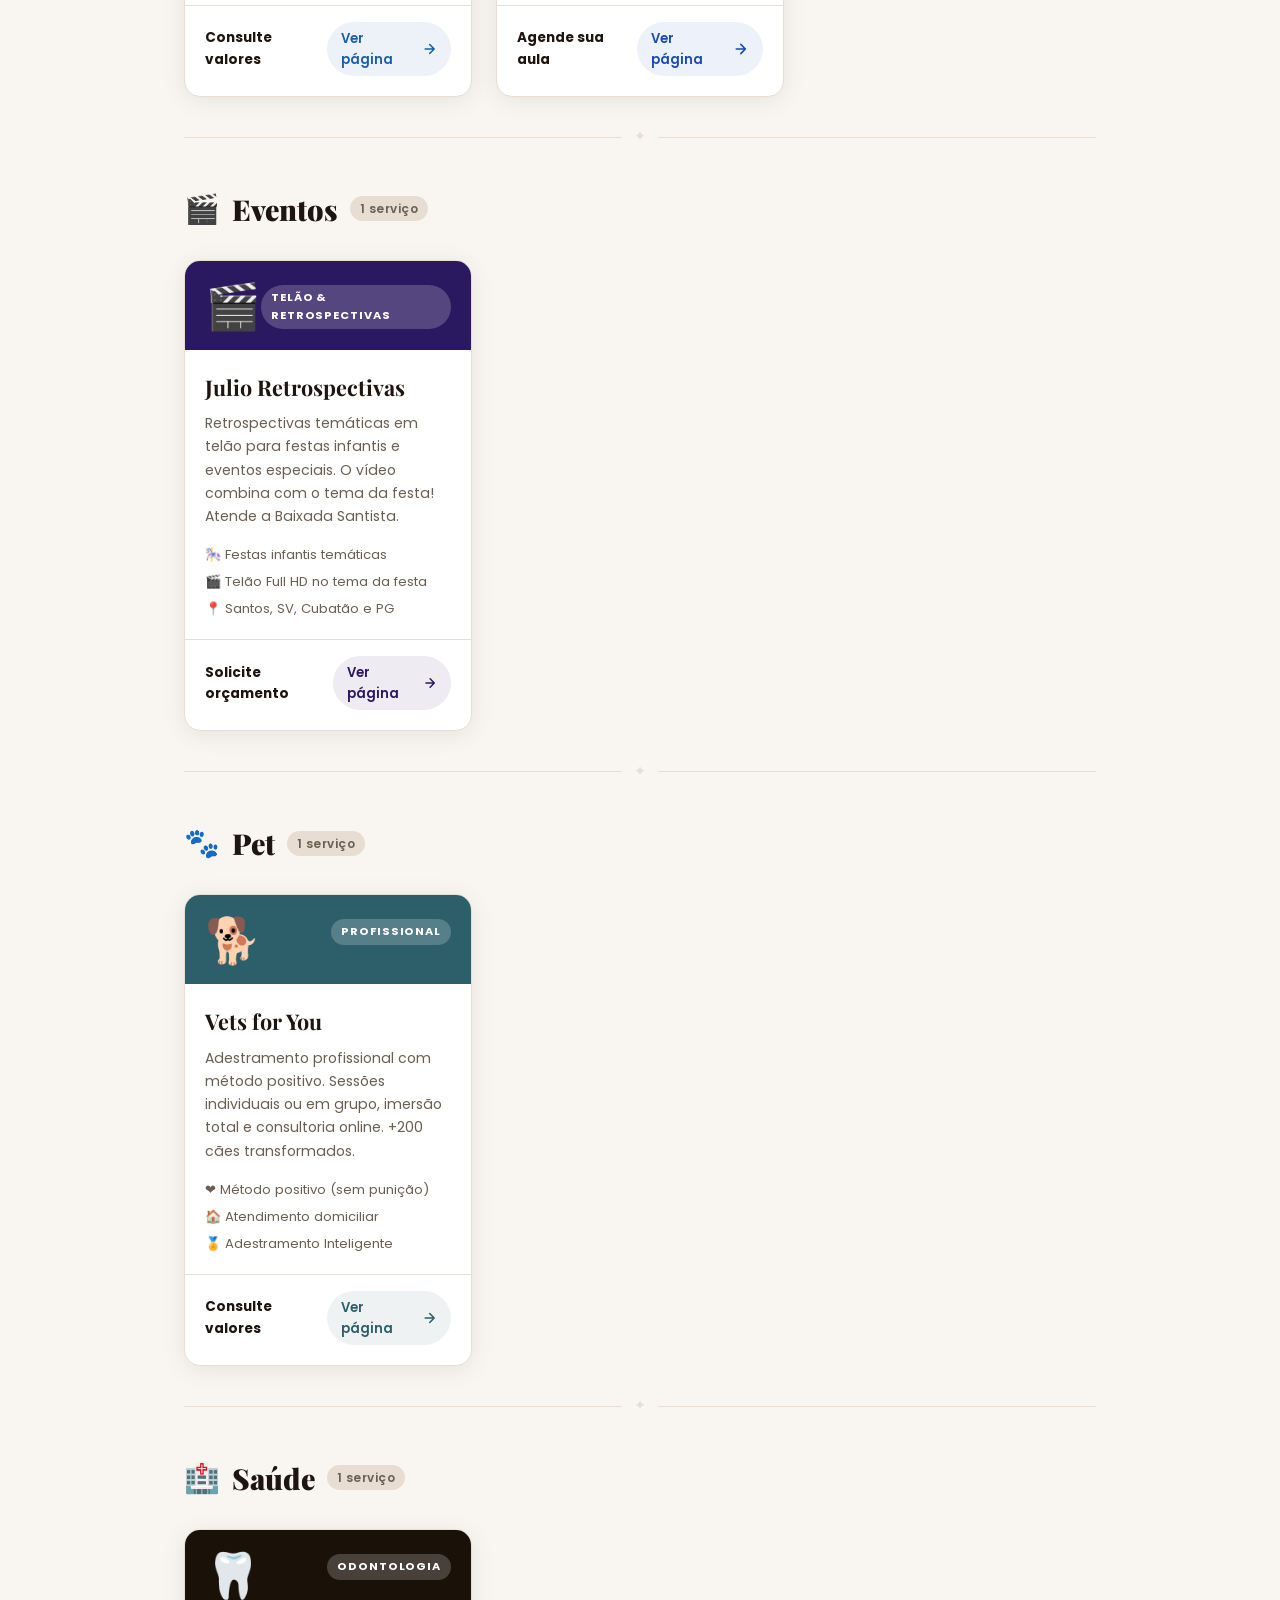
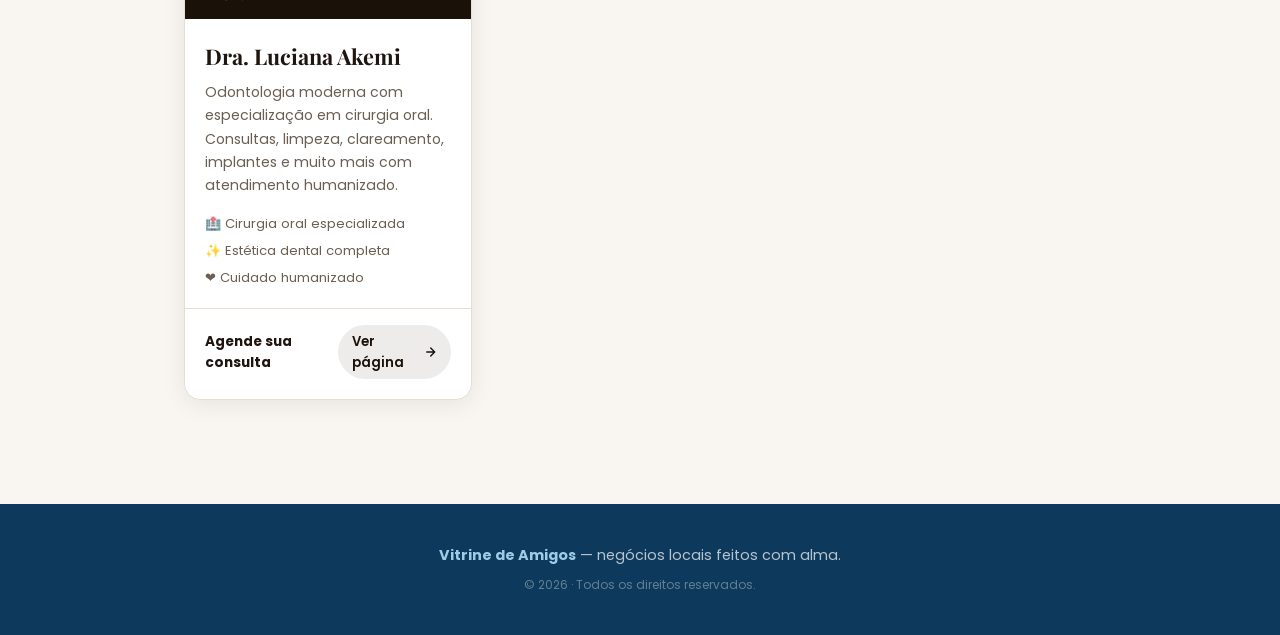
==== commit cca83a50: "Ajustes guifs" ====
--- a/index.html
+++ b/index.html
@@ -27,7 +27,7 @@
       <div class="header-decoration" aria-hidden="true">
         <span class="deco-bubble b1">⭐</span>
         <span class="deco-bubble b2">🐾</span>
-        <span class="deco-bubble b3">⭐</span>
+        <span class="deco-bubble b3">🚛</span>
         <span class="deco-bubble b4">🎬</span>
         <span class="deco-bubble b5">🦷</span>
         <span class="deco-bubble b6">🎾</span>
@@ -52,7 +52,6 @@
         <span class="cat-count">1 serviço</span>
       </div>
       <div class="products-grid">
-
         <a href="./shr oficina/index.html" class="product-card reveal" style="--card-accent:#111111">
           <div class="card-top">
             <div class="card-emoji-wrap">🚛</div>
@@ -72,7 +71,58 @@
             <span class="btn-visit">Ver página <svg width="16" height="16" viewBox="0 0 24 24" fill="none" stroke="currentColor" stroke-width="2.5" stroke-linecap="round" stroke-linejoin="round"><path d="M5 12h14M12 5l7 7-7 7"/></svg></span>
           </div>
         </a>
-
+      </div>
+    </section>
+
+    <!-- DIVISOR -->
+    <div class="section-divider" aria-hidden="true"></div>
+
+    <!-- CATEGORIA: ESPORTES -->
+    <section class="category" id="esportes">
+      <div class="category-title-wrap reveal">
+        <span class="cat-icon">🎾</span>
+        <h2>Esportes</h2>
+        <span class="cat-count">2 serviços</span>
+      </div>
+      <div class="products-grid">
+        <a href="./guifs studio personal/index.html" class="product-card reveal" style="--card-accent:#1a5fab">
+          <div class="card-top">
+            <div class="card-emoji-wrap">💪</div>
+            <span class="card-tag">Personal Training</span>
+          </div>
+          <div class="card-body">
+            <h3>GuiF's Studio Personal</h3>
+            <p>Studio de personal training em São Vicente - SP. Treinos 100% personalizados para mudar sua qualidade de vida com acompanhamento presencial.</p>
+            <ul class="card-highlights">
+              <li>🏋️ Treino personalizado</li>
+              <li>👤 Acompanhamento presencial</li>
+              <li>🎯 Foco no seu resultado</li>
+            </ul>
+          </div>
+          <div class="card-footer">
+            <span class="price-range"><strong>Consulte valores</strong></span>
+            <span class="btn-visit">Ver página <svg width="16" height="16" viewBox="0 0 24 24" fill="none" stroke="currentColor" stroke-width="2.5" stroke-linecap="round" stroke-linejoin="round"><path d="M5 12h14M12 5l7 7-7 7"/></svg></span>
+          </div>
+        </a>
+        <a href="./g3 beach tennis/index.html" class="product-card reveal" style="--card-accent:#1a4ab5">
+          <div class="card-top">
+            <div class="card-emoji-wrap">🎾</div>
+            <span class="card-tag">Beach Tennis</span>
+          </div>
+          <div class="card-body">
+            <h3>G3 Beach Tennis</h3>
+            <p>Aulas para todos os níveis, quadras de areia de alto padrão e torneios. Do iniciante ao atleta, todo mundo evolui no G3.</p>
+            <ul class="card-highlights">
+              <li>🏆 Torneios e eventos</li>
+              <li>⚡ Professores certificados</li>
+              <li>🏖️ Quadras de alta qualidade</li>
+            </ul>
+          </div>
+          <div class="card-footer">
+            <span class="price-range"><strong>Agende sua aula</strong></span>
+            <span class="btn-visit">Ver página <svg width="16" height="16" viewBox="0 0 24 24" fill="none" stroke="currentColor" stroke-width="2.5" stroke-linecap="round" stroke-linejoin="round"><path d="M5 12h14M12 5l7 7-7 7"/></svg></span>
+          </div>
+        </a>
       </div>
     </section>
 
@@ -87,7 +137,6 @@
         <span class="cat-count">1 serviço</span>
       </div>
       <div class="products-grid">
-
         <a href="./julio retrospectivas/index.html" class="product-card reveal" style="--card-accent:#2a1860">
           <div class="card-top">
             <div class="card-emoji-wrap">🎬</div>
@@ -107,7 +156,39 @@
             <span class="btn-visit">Ver página <svg width="16" height="16" viewBox="0 0 24 24" fill="none" stroke="currentColor" stroke-width="2.5" stroke-linecap="round" stroke-linejoin="round"><path d="M5 12h14M12 5l7 7-7 7"/></svg></span>
           </div>
         </a>
-
+      </div>
+    </section>
+
+    <!-- DIVISOR -->
+    <div class="section-divider" aria-hidden="true"></div>
+
+    <!-- CATEGORIA: PET -->
+    <section class="category" id="pet">
+      <div class="category-title-wrap reveal">
+        <span class="cat-icon">🐾</span>
+        <h2>Pet</h2>
+        <span class="cat-count">1 serviço</span>
+      </div>
+      <div class="products-grid">
+        <a href="./vets for you/index.html" class="product-card reveal" style="--card-accent:#2d5f6b">
+          <div class="card-top">
+            <div class="card-emoji-wrap">🐕</div>
+            <span class="card-tag">Profissional</span>
+          </div>
+          <div class="card-body">
+            <h3>Vets for You</h3>
+            <p>Adestramento profissional com método positivo. Sessões individuais ou em grupo, imersão total e consultoria online. +200 cães transformados.</p>
+            <ul class="card-highlights">
+              <li>❤️ Método positivo (sem punição)</li>
+              <li>🏠 Atendimento domiciliar</li>
+              <li>🏅 Adestramento Inteligente</li>
+            </ul>
+          </div>
+          <div class="card-footer">
+            <span class="price-range"><strong>Consulte valores</strong></span>
+            <span class="btn-visit">Ver página <svg width="16" height="16" viewBox="0 0 24 24" fill="none" stroke="currentColor" stroke-width="2.5" stroke-linecap="round" stroke-linejoin="round"><path d="M5 12h14M12 5l7 7-7 7"/></svg></span>
+          </div>
+        </a>
       </div>
     </section>
 
@@ -122,7 +203,6 @@
         <span class="cat-count">1 serviço</span>
       </div>
       <div class="products-grid">
-
         <a href="./dra luciana akemi/index.html" class="product-card reveal" style="--card-accent:#1a1208">
           <div class="card-top">
             <div class="card-emoji-wrap">🦷</div>
@@ -130,8 +210,7 @@
           </div>
           <div class="card-body">
             <h3>Dra. Luciana Akemi</h3>
-            <p>Odontologia moderna com especialização em cirurgia oral. Consultas, limpeza, clareamento, implantes e
-              muito mais com atendimento humanizado.</p>
+            <p>Odontologia moderna com especialização em cirurgia oral. Consultas, limpeza, clareamento, implantes e muito mais com atendimento humanizado.</p>
             <ul class="card-highlights">
               <li>🏥 Cirurgia oral especializada</li>
               <li>✨ Estética dental completa</li>
@@ -140,115 +219,9 @@
           </div>
           <div class="card-footer">
             <span class="price-range"><strong>Agende sua consulta</strong></span>
-            <span class="btn-visit">Ver página <svg width="16" height="16" viewBox="0 0 24 24" fill="none"
-                stroke="currentColor" stroke-width="2.5" stroke-linecap="round" stroke-linejoin="round">
-                <path d="M5 12h14M12 5l7 7-7 7" />
-              </svg></span>
-          </div>
-        </a>
-
-      </div>
-    </section>
-
-    <!-- DIVISOR -->
-    <div class="section-divider" aria-hidden="true"></div>
-
-    <!-- CATEGORIA: ESPORTES -->
-    <section class="category" id="esportes">
-      <div class="category-title-wrap reveal">
-        <span class="cat-icon">🎾</span>
-        <h2>Esportes</h2>
-        <span class="cat-count">2 serviços</span>
-      </div>
-      <div class="products-grid">
-
-        <a href="./guifs studio personal/index.html" class="product-card reveal" style="--card-accent:#1a5fab">
-          <div class="card-top">
-            <div class="card-emoji-wrap">💪</div>
-            <span class="card-tag">Personal Training</span>
-          </div>
-          <div class="card-body">
-            <h3>GuiF's Studio Personal</h3>
-            <p>Studio de personal training em São Vicente - SP. Treinos 100% personalizados para mudar sua qualidade de
-              vida com acompanhamento presencial.</p>
-            <ul class="card-highlights">
-              <li>📋 Planilha exclusiva</li>
-              <li>🏋️ Acompanhamento presencial</li>
-              <li>🎯 Foco no seu resultado</li>
-            </ul>
-          </div>
-          <div class="card-footer">
-            <span class="price-range"><strong>Consulte valores</strong></span>
-            <span class="btn-visit">Ver página <svg width="16" height="16" viewBox="0 0 24 24" fill="none"
-                stroke="currentColor" stroke-width="2.5" stroke-linecap="round" stroke-linejoin="round">
-                <path d="M5 12h14M12 5l7 7-7 7" />
-              </svg></span>
-          </div>
-        </a>
-
-        <a href="./g3 beach tennis/index.html" class="product-card reveal" style="--card-accent:#1a4ab5">
-          <div class="card-top">
-            <div class="card-emoji-wrap">🎾</div>
-            <span class="card-tag">Beach Tennis</span>
-          </div>
-          <div class="card-body">
-            <h3>G3 Beach Tennis</h3>
-            <p>Aulas para todos os níveis, quadras de areia de alto padrão e torneios. Do iniciante ao atleta, todo
-              mundo evolui no G3.</p>
-            <ul class="card-highlights">
-              <li>🏆 Torneios e eventos</li>
-              <li>⚡ Professores certificados</li>
-              <li>🏖️ Quadras de alta qualidade</li>
-            </ul>
-          </div>
-          <div class="card-footer">
-            <span class="price-range"><strong>Agende sua aula</strong></span>
-            <span class="btn-visit">Ver página <svg width="16" height="16" viewBox="0 0 24 24" fill="none"
-                stroke="currentColor" stroke-width="2.5" stroke-linecap="round" stroke-linejoin="round">
-                <path d="M5 12h14M12 5l7 7-7 7" />
-              </svg></span>
-          </div>
-        </a>
-
-      </div>
-    </section>
-
-    <!-- DIVISOR -->
-    <div class="section-divider" aria-hidden="true"></div>
-
-    <!-- CATEGORIA: PET -->
-    <section class="category" id="pet">
-      <div class="category-title-wrap reveal">
-        <span class="cat-icon">🐾</span>
-        <h2>Pet</h2>
-        <span class="cat-count">1 serviço</span>
-      </div>
-      <div class="products-grid">
-
-        <a href="./vets for you/index.html" class="product-card reveal" style="--card-accent:#2d5f6b">
-          <div class="card-top">
-            <div class="card-emoji-wrap">🐕</div>
-            <span class="card-tag">Profissional</span>
-          </div>
-          <div class="card-body">
-            <h3>Vets for You</h3>
-            <p>Adestramento profissional com método positivo. Sessões individuais ou em grupo, imersão total e
-              consultoria online. +200 cães transformados.</p>
-            <ul class="card-highlights">
-              <li>❤️ Método positivo (sem punição)</li>
-              <li>🏠 Atendimento domiciliar</li>
-              <li>🏅 Adestramento Inteligente</li>
-            </ul>
-          </div>
-          <div class="card-footer">
-            <span class="price-range"><strong>Consulte valores</strong></span>
-            <span class="btn-visit">Ver página <svg width="16" height="16" viewBox="0 0 24 24" fill="none"
-                stroke="currentColor" stroke-width="2.5" stroke-linecap="round" stroke-linejoin="round">
-                <path d="M5 12h14M12 5l7 7-7 7" />
-              </svg></span>
-          </div>
-        </a>
-
+            <span class="btn-visit">Ver página <svg width="16" height="16" viewBox="0 0 24 24" fill="none" stroke="currentColor" stroke-width="2.5" stroke-linecap="round" stroke-linejoin="round"><path d="M5 12h14M12 5l7 7-7 7"/></svg></span>
+          </div>
+        </a>
       </div>
     </section>
 
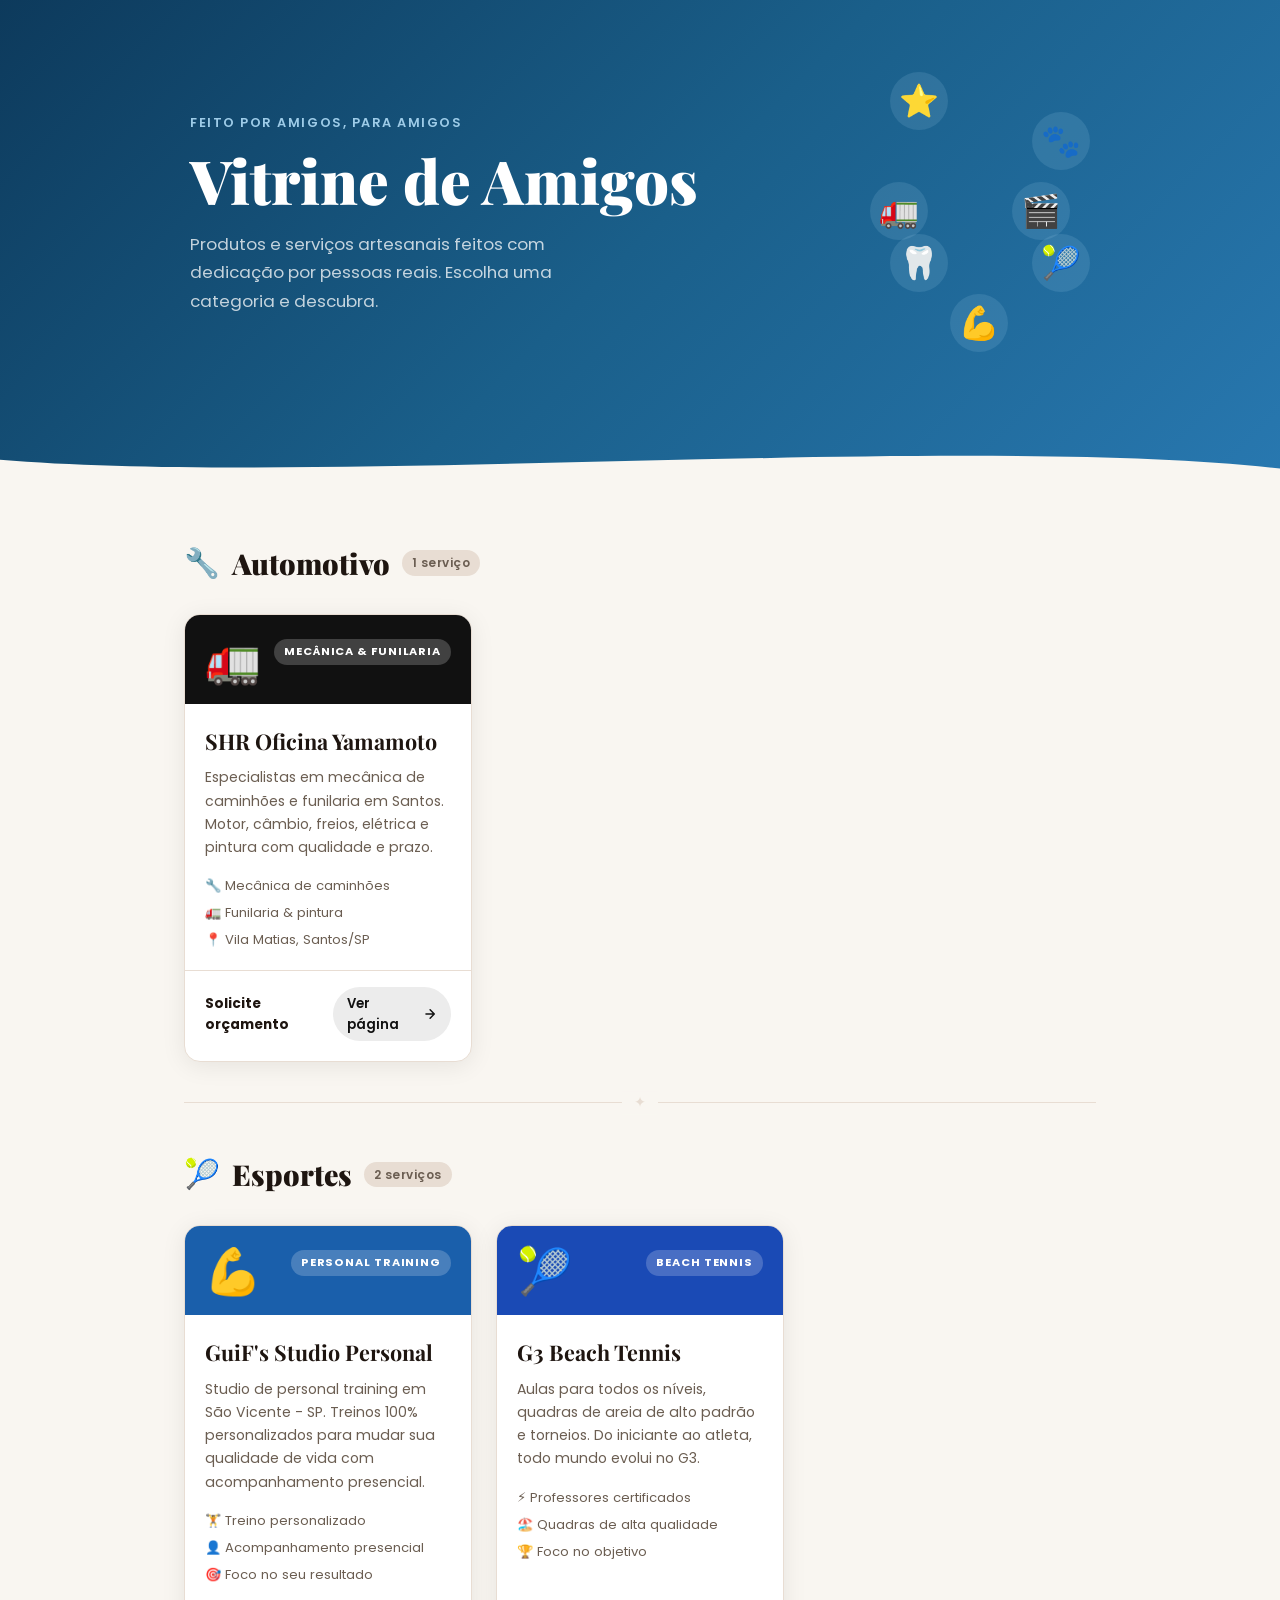
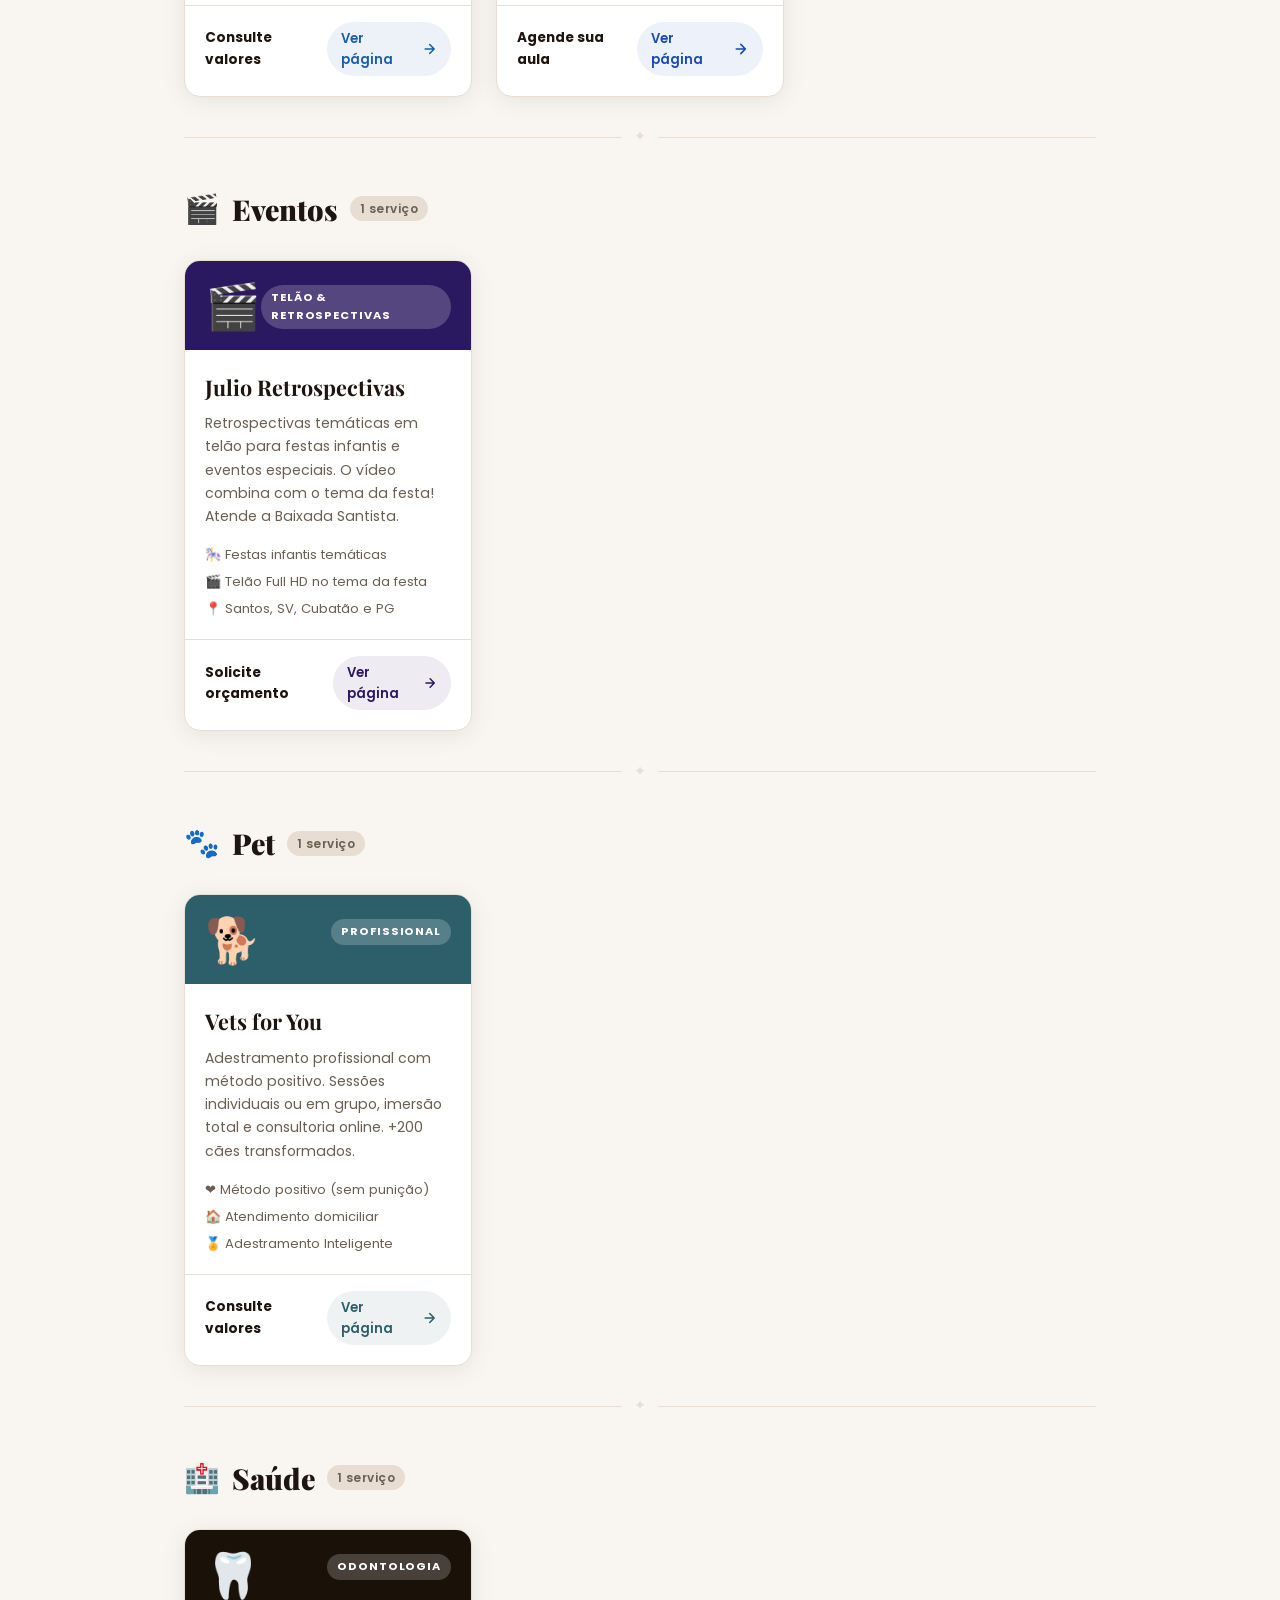
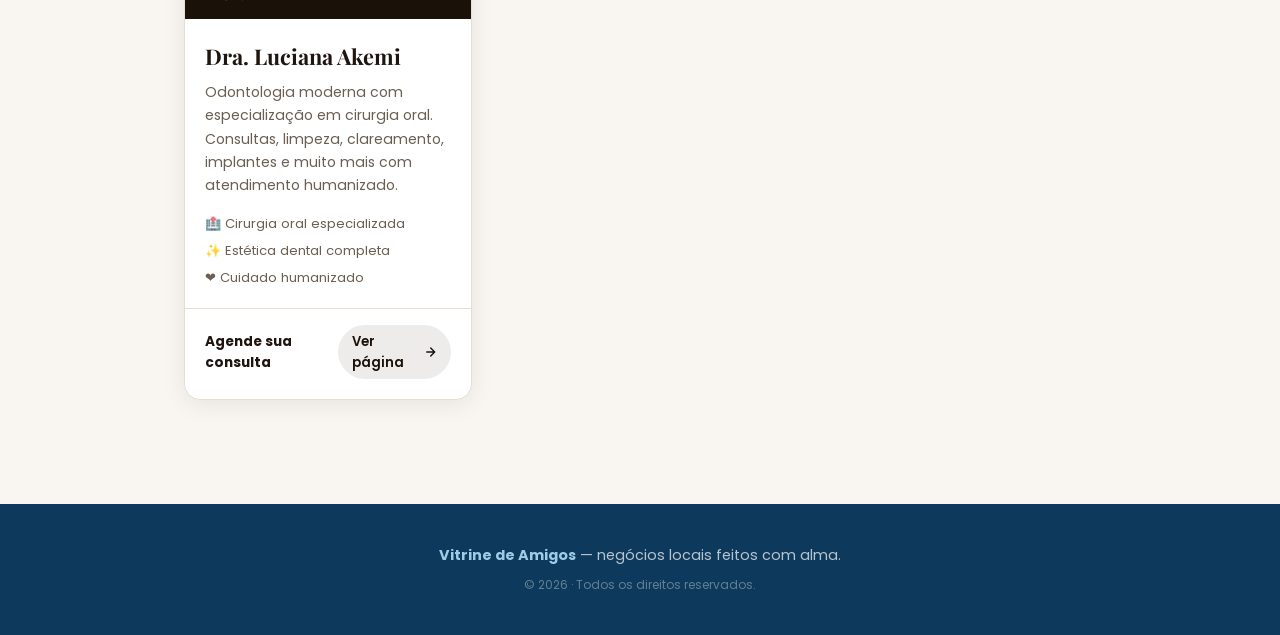
==== commit f4a1ec7a: "Ajuste main" ====
--- a/index.html
+++ b/index.html
@@ -59,7 +59,8 @@
           </div>
           <div class="card-body">
             <h3>SHR Oficina Yamamoto</h3>
-            <p>Especialistas em mecânica de caminhões e funilaria em Santos. Motor, câmbio, freios, elétrica e pintura com qualidade e prazo.</p>
+            <p>Especialistas em mecânica de caminhões e funilaria em Santos. Motor, câmbio, freios, elétrica e pintura
+              com qualidade e prazo.</p>
             <ul class="card-highlights">
               <li>🔧 Mecânica de caminhões</li>
               <li>🚛 Funilaria & pintura</li>
@@ -68,7 +69,10 @@
           </div>
           <div class="card-footer">
             <span class="price-range"><strong>Solicite orçamento</strong></span>
-            <span class="btn-visit">Ver página <svg width="16" height="16" viewBox="0 0 24 24" fill="none" stroke="currentColor" stroke-width="2.5" stroke-linecap="round" stroke-linejoin="round"><path d="M5 12h14M12 5l7 7-7 7"/></svg></span>
+            <span class="btn-visit">Ver página <svg width="16" height="16" viewBox="0 0 24 24" fill="none"
+                stroke="currentColor" stroke-width="2.5" stroke-linecap="round" stroke-linejoin="round">
+                <path d="M5 12h14M12 5l7 7-7 7" />
+              </svg></span>
           </div>
         </a>
       </div>
@@ -92,7 +96,8 @@
           </div>
           <div class="card-body">
             <h3>GuiF's Studio Personal</h3>
-            <p>Studio de personal training em São Vicente - SP. Treinos 100% personalizados para mudar sua qualidade de vida com acompanhamento presencial.</p>
+            <p>Studio de personal training em São Vicente - SP. Treinos 100% personalizados para mudar sua qualidade de
+              vida com acompanhamento presencial.</p>
             <ul class="card-highlights">
               <li>🏋️ Treino personalizado</li>
               <li>👤 Acompanhamento presencial</li>
@@ -101,7 +106,10 @@
           </div>
           <div class="card-footer">
             <span class="price-range"><strong>Consulte valores</strong></span>
-            <span class="btn-visit">Ver página <svg width="16" height="16" viewBox="0 0 24 24" fill="none" stroke="currentColor" stroke-width="2.5" stroke-linecap="round" stroke-linejoin="round"><path d="M5 12h14M12 5l7 7-7 7"/></svg></span>
+            <span class="btn-visit">Ver página <svg width="16" height="16" viewBox="0 0 24 24" fill="none"
+                stroke="currentColor" stroke-width="2.5" stroke-linecap="round" stroke-linejoin="round">
+                <path d="M5 12h14M12 5l7 7-7 7" />
+              </svg></span>
           </div>
         </a>
         <a href="./g3 beach tennis/index.html" class="product-card reveal" style="--card-accent:#1a4ab5">
@@ -111,16 +119,20 @@
           </div>
           <div class="card-body">
             <h3>G3 Beach Tennis</h3>
-            <p>Aulas para todos os níveis, quadras de areia de alto padrão e torneios. Do iniciante ao atleta, todo mundo evolui no G3.</p>
-            <ul class="card-highlights">
-              <li>🏆 Torneios e eventos</li>
+            <p>Aulas para todos os níveis, quadras de areia de alto padrão e torneios. Do iniciante ao atleta, todo
+              mundo evolui no G3.</p>
+            <ul class="card-highlights">
               <li>⚡ Professores certificados</li>
               <li>🏖️ Quadras de alta qualidade</li>
+              <li>🏆 Foco no objetivo</li>
             </ul>
           </div>
           <div class="card-footer">
             <span class="price-range"><strong>Agende sua aula</strong></span>
-            <span class="btn-visit">Ver página <svg width="16" height="16" viewBox="0 0 24 24" fill="none" stroke="currentColor" stroke-width="2.5" stroke-linecap="round" stroke-linejoin="round"><path d="M5 12h14M12 5l7 7-7 7"/></svg></span>
+            <span class="btn-visit">Ver página <svg width="16" height="16" viewBox="0 0 24 24" fill="none"
+                stroke="currentColor" stroke-width="2.5" stroke-linecap="round" stroke-linejoin="round">
+                <path d="M5 12h14M12 5l7 7-7 7" />
+              </svg></span>
           </div>
         </a>
       </div>
@@ -144,7 +156,8 @@
           </div>
           <div class="card-body">
             <h3>Julio Retrospectivas</h3>
-            <p>Retrospectivas temáticas em telão para festas infantis e eventos especiais. O vídeo combina com o tema da festa! Atende a Baixada Santista.</p>
+            <p>Retrospectivas temáticas em telão para festas infantis e eventos especiais. O vídeo combina com o tema da
+              festa! Atende a Baixada Santista.</p>
             <ul class="card-highlights">
               <li>🎠 Festas infantis temáticas</li>
               <li>🎬 Telão Full HD no tema da festa</li>
@@ -153,7 +166,10 @@
           </div>
           <div class="card-footer">
             <span class="price-range"><strong>Solicite orçamento</strong></span>
-            <span class="btn-visit">Ver página <svg width="16" height="16" viewBox="0 0 24 24" fill="none" stroke="currentColor" stroke-width="2.5" stroke-linecap="round" stroke-linejoin="round"><path d="M5 12h14M12 5l7 7-7 7"/></svg></span>
+            <span class="btn-visit">Ver página <svg width="16" height="16" viewBox="0 0 24 24" fill="none"
+                stroke="currentColor" stroke-width="2.5" stroke-linecap="round" stroke-linejoin="round">
+                <path d="M5 12h14M12 5l7 7-7 7" />
+              </svg></span>
           </div>
         </a>
       </div>
@@ -177,7 +193,8 @@
           </div>
           <div class="card-body">
             <h3>Vets for You</h3>
-            <p>Adestramento profissional com método positivo. Sessões individuais ou em grupo, imersão total e consultoria online. +200 cães transformados.</p>
+            <p>Adestramento profissional com método positivo. Sessões individuais ou em grupo, imersão total e
+              consultoria online. +200 cães transformados.</p>
             <ul class="card-highlights">
               <li>❤️ Método positivo (sem punição)</li>
               <li>🏠 Atendimento domiciliar</li>
@@ -186,7 +203,10 @@
           </div>
           <div class="card-footer">
             <span class="price-range"><strong>Consulte valores</strong></span>
-            <span class="btn-visit">Ver página <svg width="16" height="16" viewBox="0 0 24 24" fill="none" stroke="currentColor" stroke-width="2.5" stroke-linecap="round" stroke-linejoin="round"><path d="M5 12h14M12 5l7 7-7 7"/></svg></span>
+            <span class="btn-visit">Ver página <svg width="16" height="16" viewBox="0 0 24 24" fill="none"
+                stroke="currentColor" stroke-width="2.5" stroke-linecap="round" stroke-linejoin="round">
+                <path d="M5 12h14M12 5l7 7-7 7" />
+              </svg></span>
           </div>
         </a>
       </div>
@@ -210,7 +230,8 @@
           </div>
           <div class="card-body">
             <h3>Dra. Luciana Akemi</h3>
-            <p>Odontologia moderna com especialização em cirurgia oral. Consultas, limpeza, clareamento, implantes e muito mais com atendimento humanizado.</p>
+            <p>Odontologia moderna com especialização em cirurgia oral. Consultas, limpeza, clareamento, implantes e
+              muito mais com atendimento humanizado.</p>
             <ul class="card-highlights">
               <li>🏥 Cirurgia oral especializada</li>
               <li>✨ Estética dental completa</li>
@@ -219,7 +240,10 @@
           </div>
           <div class="card-footer">
             <span class="price-range"><strong>Agende sua consulta</strong></span>
-            <span class="btn-visit">Ver página <svg width="16" height="16" viewBox="0 0 24 24" fill="none" stroke="currentColor" stroke-width="2.5" stroke-linecap="round" stroke-linejoin="round"><path d="M5 12h14M12 5l7 7-7 7"/></svg></span>
+            <span class="btn-visit">Ver página <svg width="16" height="16" viewBox="0 0 24 24" fill="none"
+                stroke="currentColor" stroke-width="2.5" stroke-linecap="round" stroke-linejoin="round">
+                <path d="M5 12h14M12 5l7 7-7 7" />
+              </svg></span>
           </div>
         </a>
       </div>
